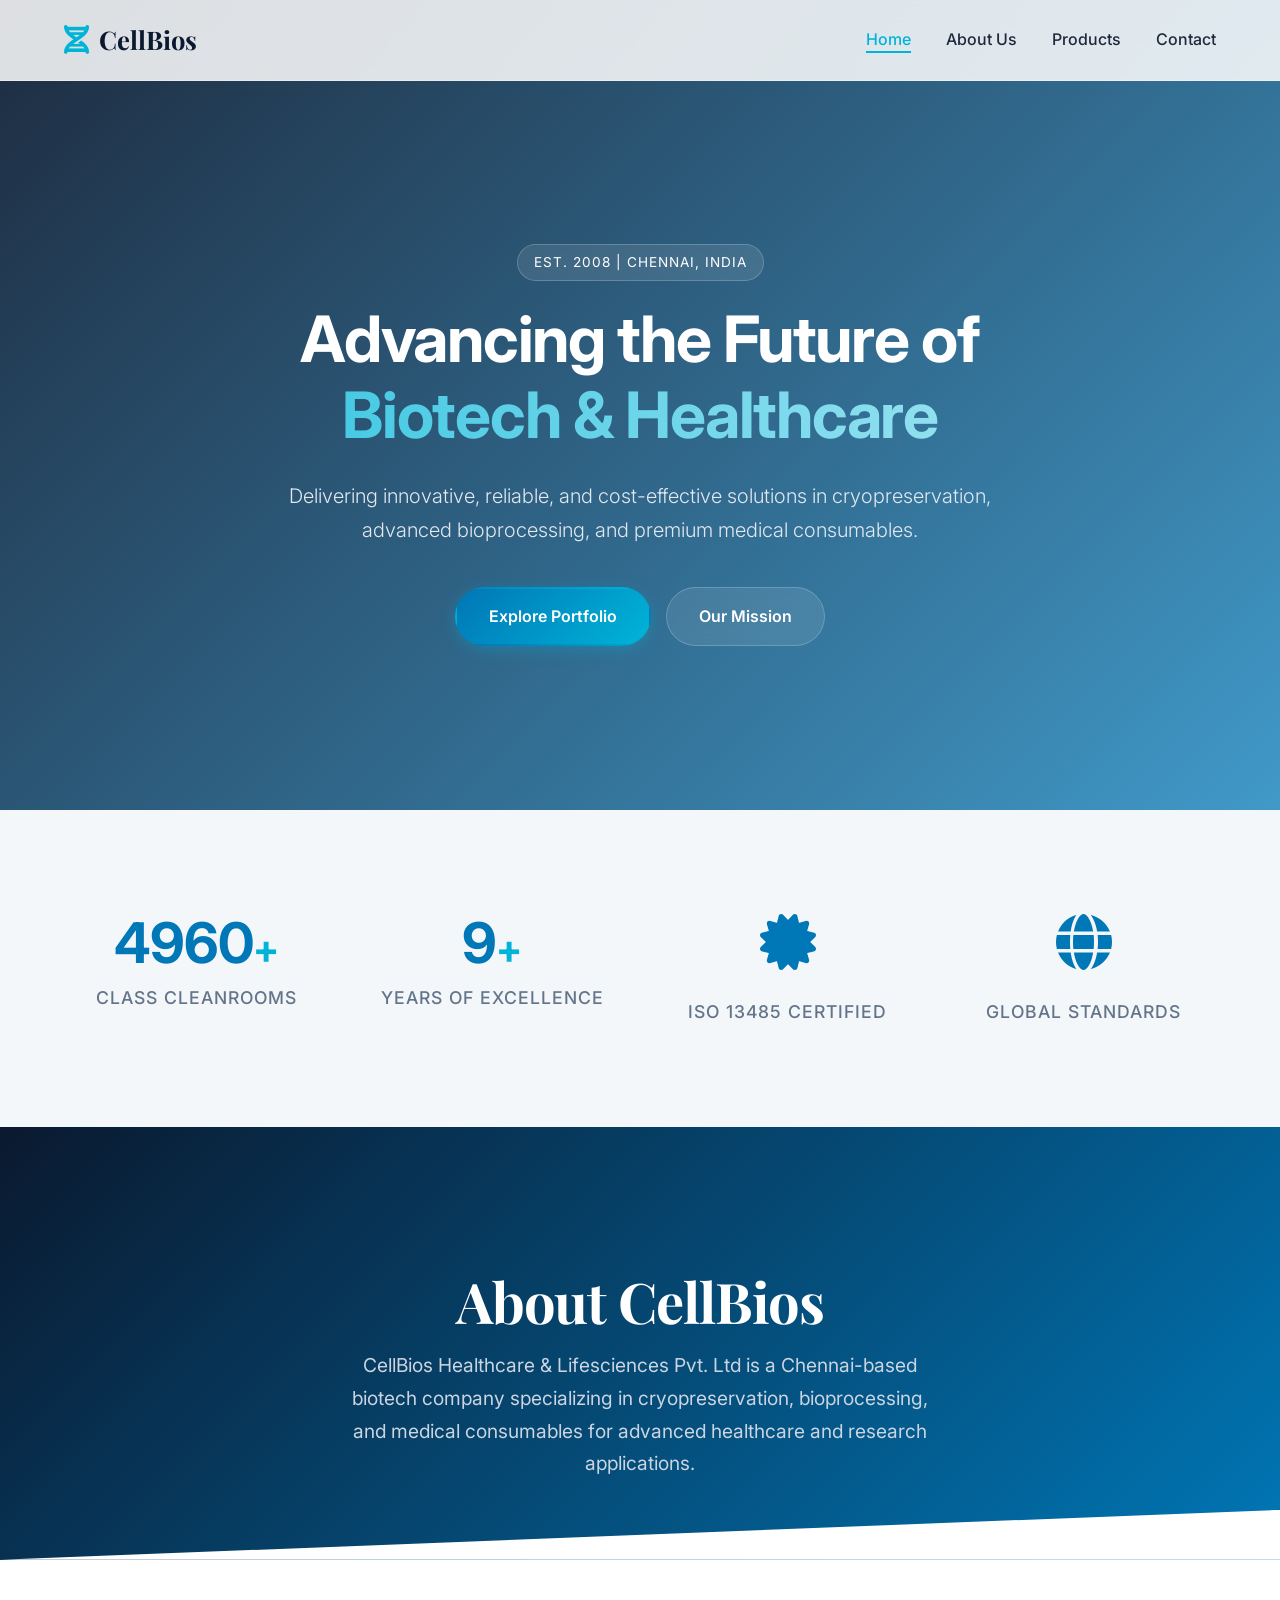
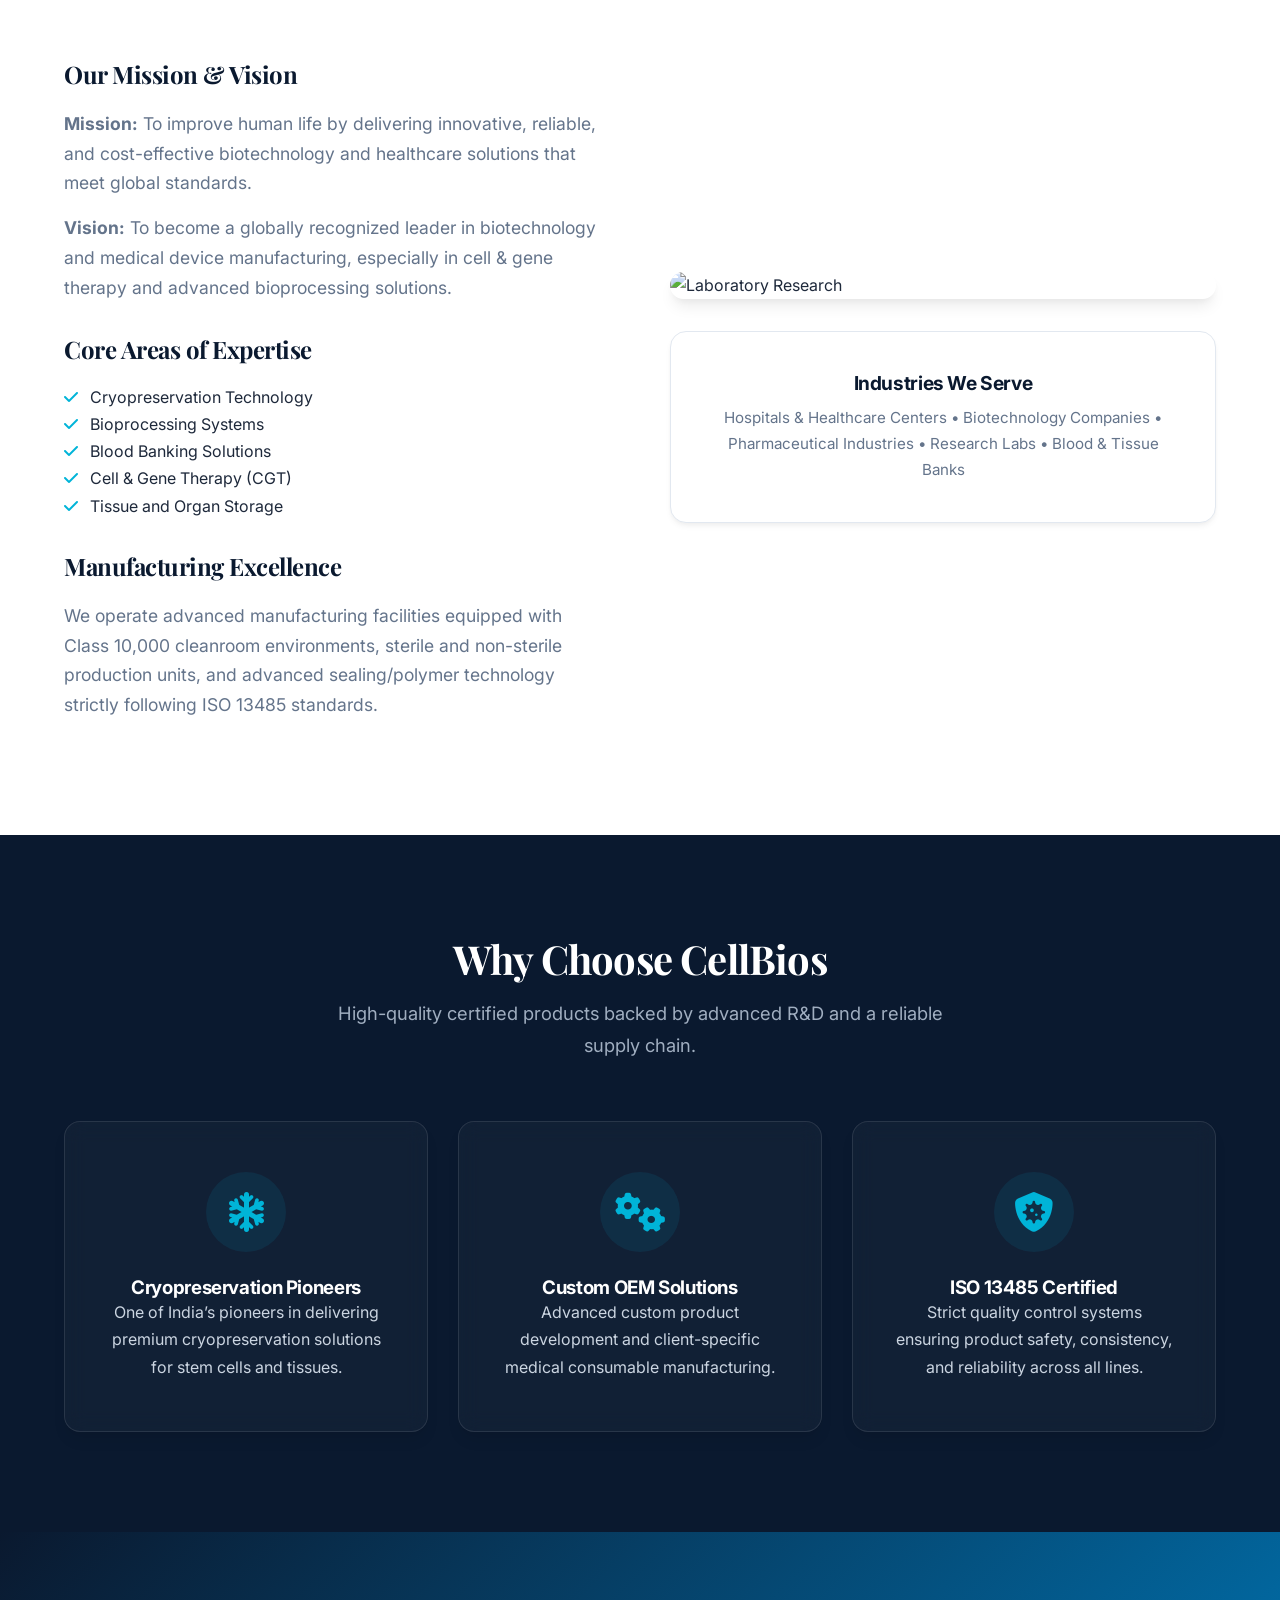
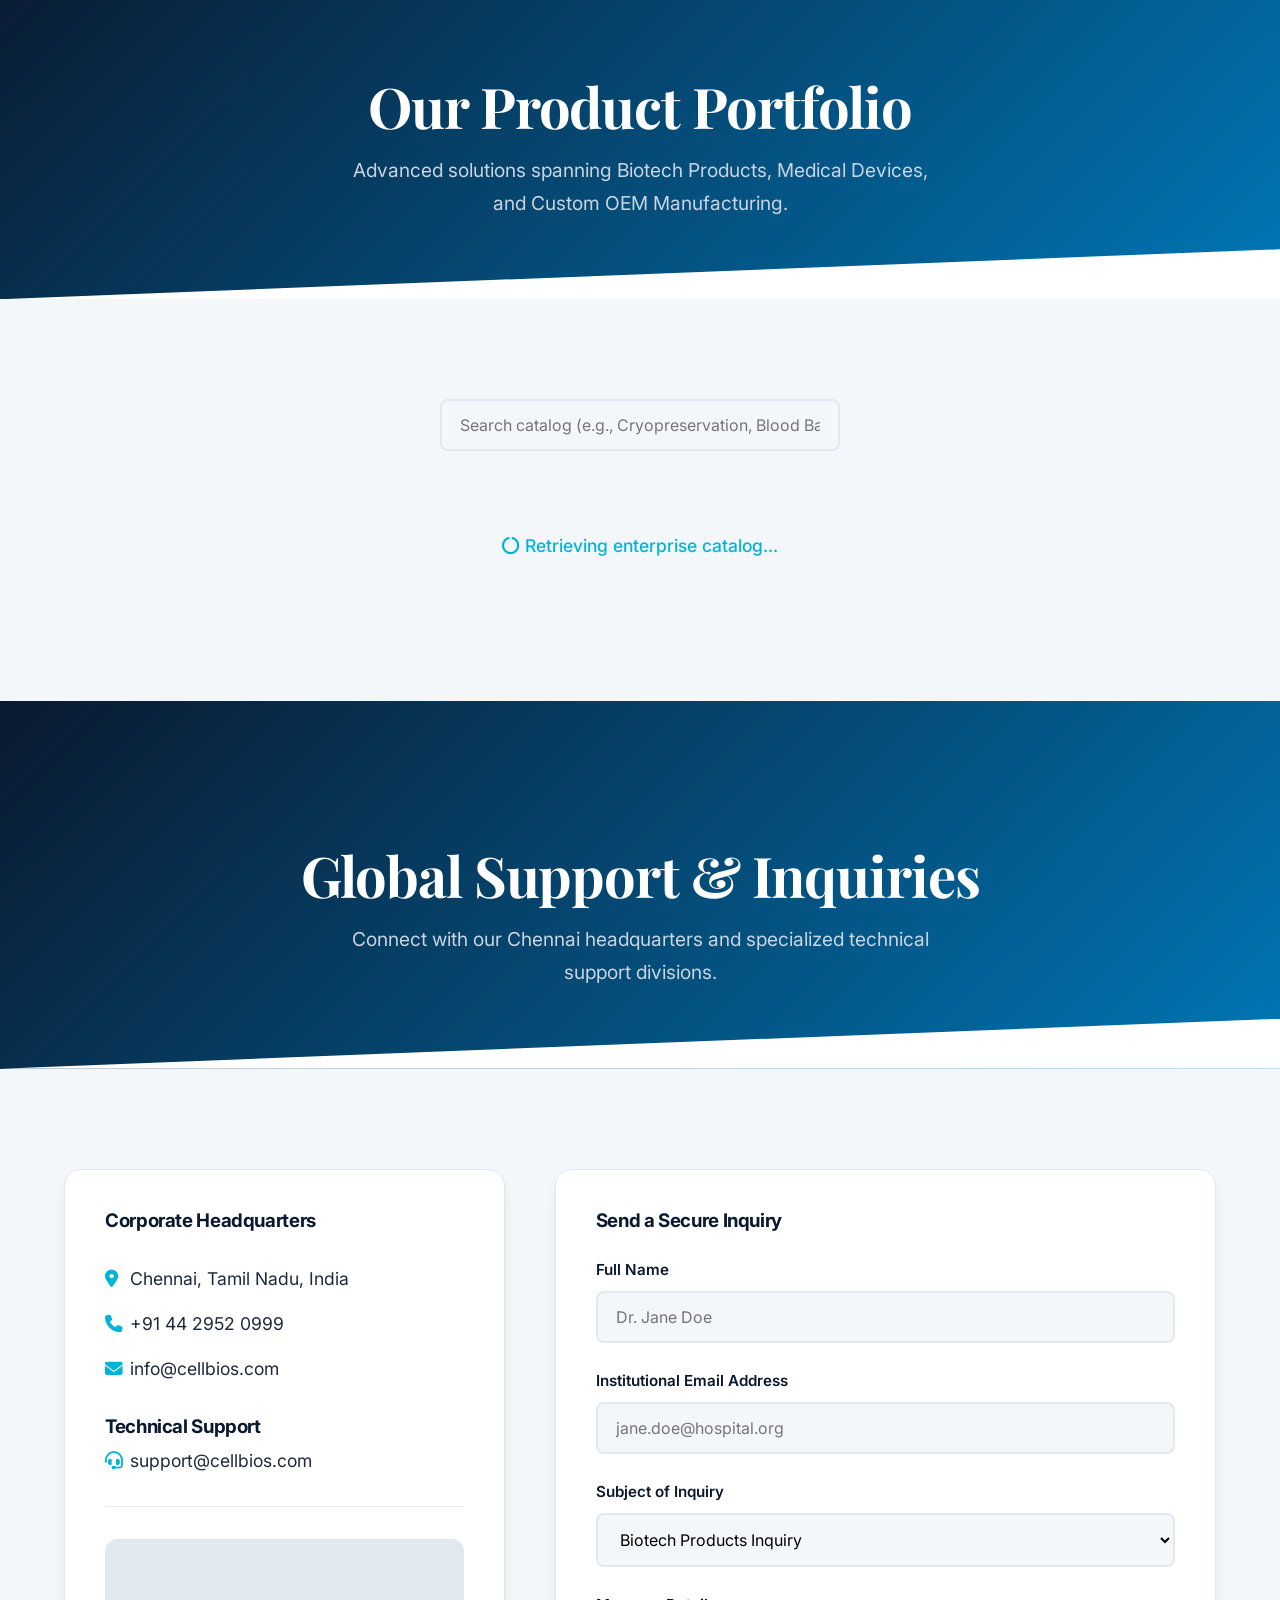
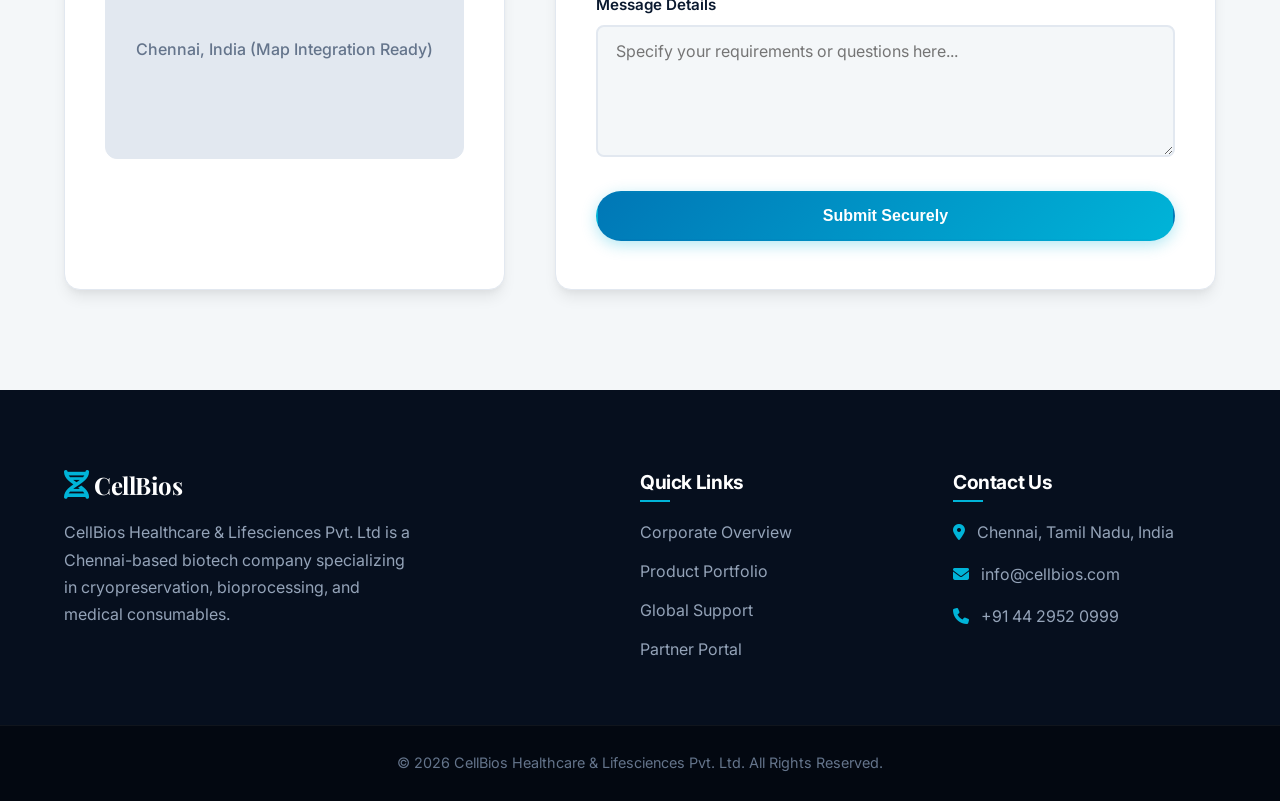
==== index.html @ d018d95e "Add files via upload" ====
<!DOCTYPE html>
<html lang="en">
<head>
    <meta charset="UTF-8">
    <meta name="viewport" content="width=device-width, initial-scale=1.0">
    <title>CellBios Healthcare & Lifesciences</title>
    <meta name="description" content="CellBios Healthcare & Lifesciences Pvt. Ltd is a Chennai-based biotech company specializing in cryopreservation, bioprocessing, and medical consumables.">
    <link href="https://fonts.googleapis.com/css2?family=Inter:wght@300;400;500;600;700&family=Playfair+Display:wght@600;700&display=swap" rel="stylesheet">
    <link rel="stylesheet" href="https://cdnjs.cloudflare.com/ajax/libs/font-awesome/6.4.0/css/all.min.css">
    <link rel="stylesheet" href="index.css">
</head>
<body>
    <nav class="navbar">
        <div class="container nav-container">
            <a href="#home" class="brand-logo">
                <i class="fa-solid fa-dna logo-icon"></i> CellBios
            </a>
            <ul class="nav-links">
                <li><a href="#home" class="nav-item active">Home</a></li>
                <li><a href="#about" class="nav-item">About Us</a></li>
                <li><a href="#products" class="nav-item">Products</a></li>
                <li><a href="#contact" class="nav-item">Contact</a></li>
            </ul>
            <div class="hamburger">
                <div class="bar"></div>
                <div class="bar"></div>
                <div class="bar"></div>
            </div>
        </div>
    </nav>

    <div id="main-view">
        
        <header id="home" class="hero section-target">
            <div class="hero-overlay"></div>
            <div class="container hero-content reveal fade-up">
                <div class="badge">Est. 2008 | Chennai, India</div>
                <h1>Advancing the Future of <br><span class="gradient-text">Biotech & Healthcare</span></h1>
                <p>Delivering innovative, reliable, and cost-effective solutions in cryopreservation, advanced bioprocessing, and premium medical consumables.</p>
                <div class="hero-buttons">
                    <a href="#products" class="btn btn-primary">Explore Portfolio</a>
                    <a href="#about" class="btn btn-glass">Our Mission</a>
                </div>
            </div>
        </header>

        <section class="impact-section section bg-light">
            <div class="container reveal fade-up">
                <div class="impact-grid">
                    <div class="impact-stat">
                        <h2 class="counter" data-target="10000">0</h2><span>+</span>
                        <p>Class Cleanrooms</p>
                    </div>
                    <div class="impact-stat">
                        <h2 class="counter" data-target="15">0</h2><span>+</span>
                        <p>Years of Excellence</p>
                    </div>
                    <div class="impact-stat">
                        <h2><i class="fa-solid fa-certificate"></i></h2>
                        <p style="margin-top: 15px;">ISO 13485 Certified</p>
                    </div>
                    <div class="impact-stat">
                        <h2><i class="fa-solid fa-globe"></i></h2>
                        <p style="margin-top: 15px;">Global Standards</p>
                    </div>
                </div>
            </div>
        </section>

        <div id="about" class="page-header section-target">
            <div class="container reveal fade-up">
                <h1>About CellBios</h1>
                <p>CellBios Healthcare & Lifesciences Pvt. Ltd is a Chennai-based biotech company specializing in cryopreservation, bioprocessing, and medical consumables for advanced healthcare and research applications.</p>
            </div>
        </div>
        <section class="section bg-color">
            <div class="container">
                <div class="about-grid">
                    <div class="about-text reveal fade-up">
                        <h2>Our Mission & Vision</h2>
                        <p><strong>Mission:</strong> To improve human life by delivering innovative, reliable, and cost-effective biotechnology and healthcare solutions that meet global standards.</p>
                        <p><strong>Vision:</strong> To become a globally recognized leader in biotechnology and medical device manufacturing, especially in cell & gene therapy and advanced bioprocessing solutions.</p>
                        
                        <h2 class="mt-4">Core Areas of Expertise</h2>
                        <ul style="list-style-type: none; padding-left: 0; margin-bottom: 20px;">
                            <li><i class="fa-solid fa-check" style="color: var(--secondary-color); margin-right: 8px;"></i> Cryopreservation Technology</li>
                            <li><i class="fa-solid fa-check" style="color: var(--secondary-color); margin-right: 8px;"></i> Bioprocessing Systems</li>
                            <li><i class="fa-solid fa-check" style="color: var(--secondary-color); margin-right: 8px;"></i> Blood Banking Solutions</li>
                            <li><i class="fa-solid fa-check" style="color: var(--secondary-color); margin-right: 8px;"></i> Cell & Gene Therapy (CGT)</li>
                            <li><i class="fa-solid fa-check" style="color: var(--secondary-color); margin-right: 8px;"></i> Tissue and Organ Storage</li>
                        </ul>

                        <h2 class="mt-4">Manufacturing Excellence</h2>
                        <p>We operate advanced manufacturing facilities equipped with Class 10,000 cleanroom environments, sterile and non-sterile production units, and advanced sealing/polymer technology strictly following ISO 13485 standards.</p>
                    </div>
                    <div class="about-image reveal fade-up delay-1">
                        <img src="https://media.istockphoto.com/id/1387090964/photo/doctor-working-with-microplate-for-elisa-analysis.jpg?s=612x612&w=0&k=20&c=sbADxpHinS4j7MUZUh1LROB-4qRnTLmE0Oln_upD7iA=" alt="Laboratory Research" class="rounded-img">
                        <div class="card mt-4 p-4 text-center" style="box-shadow: var(--shadow-sm);">
                            <h3 style="font-size: 1.2rem; margin-bottom: 10px;">Industries We Serve</h3>
                            <p style="font-size: 0.95rem; color: var(--text-muted);">Hospitals & Healthcare Centers • Biotechnology Companies • Pharmaceutical Industries • Research Labs • Blood & Tissue Banks</p>
                        </div>
                    </div>
                </div>
            </div>
        </section>

        <section class="why-us section bg-dark text-white">
            <div class="container">
                <div class="section-title reveal fade-up">
                    <h2 style="color: white;">Why Choose CellBios</h2>
                    <p style="color: #a0aec0;">High-quality certified products backed by advanced R&D and a reliable supply chain.</p>
                </div>
                <div class="features-grid">
                    <div class="feature-card dark-card reveal fade-up">
                        <div class="icon-wrapper"><i class="fa-solid fa-snowflake feature-icon"></i></div>
                        <h3>Cryopreservation Pioneers</h3>
                        <p>One of India’s pioneers in delivering premium cryopreservation solutions for stem cells and tissues.</p>
                    </div>
                    <div class="feature-card dark-card reveal fade-up delay-1">
                        <div class="icon-wrapper"><i class="fa-solid fa-gears feature-icon"></i></div>
                        <h3>Custom OEM Solutions</h3>
                        <p>Advanced custom product development and client-specific medical consumable manufacturing.</p>
                    </div>
                    <div class="feature-card dark-card reveal fade-up delay-2">
                        <div class="icon-wrapper"><i class="fa-solid fa-shield-virus feature-icon"></i></div>
                        <h3>ISO 13485 Certified</h3>
                        <p>Strict quality control systems ensuring product safety, consistency, and reliability across all lines.</p>
                    </div>
                </div>
            </div>
        </section>

        <div id="products" class="page-header section-target">
            <div class="container reveal fade-up">
                <h1>Our Product Portfolio</h1>
                <p>Advanced solutions spanning Biotech Products, Medical Devices, and Custom OEM Manufacturing.</p>
            </div>
        </div>
        <section class="section bg-light">
            <div class="container reveal fade-up delay-1">
                <div class="filters">
                    <input type="text" id="search-product" placeholder="Search catalog (e.g., Cryopreservation, Blood Bags)..." class="form-control" style="max-width:400px; text-align:center;">
                </div>
                <div id="all-products-grid" class="product-grid">
                    <div class="loader">
                        <i class="fa-solid fa-circle-notch fa-spin"></i> Retrieving enterprise catalog...
                    </div>
                </div>
            </div>
        </section>

        <div id="contact" class="page-header section-target">
            <div class="container reveal fade-up">
                <h1>Global Support & Inquiries</h1>
                <p>Connect with our Chennai headquarters and specialized technical support divisions.</p>
            </div>
        </div>
        <section class="section bg-light">
            <div class="container">
                <div class="contact-grid">
                    <div class="contact-info card reveal fade-up delay-1">
                        <h3>Corporate Headquarters</h3>
                        <p class="mt-4"><i class="fa-solid fa-location-dot"></i> Chennai, Tamil Nadu, India</p>
                        <p><i class="fa-solid fa-phone"></i> +91 44 2952 0999</p>
                        <p><i class="fa-solid fa-envelope"></i> info@cellbios.com</p>
                        
                        <h3 class="mt-4">Technical Support</h3>
                        <p class="mt-2"><i class="fa-solid fa-headset"></i> support@cellbios.com</p>
                        <hr style="border: 0; border-top: 1px solid var(--border-color); margin: 30px 0;">
                        <div class="map-container mt-4">
                            <div style="background:#e2e8f0; width:100%; height:220px; display:flex; align-items:center; justify-content:center; border-radius:12px;">
                                <span style="color:var(--text-muted); font-weight:500;">Chennai, India (Map Integration Ready)</span>
                            </div>
                        </div>
                    </div>
                    <div class="contact-form-container card reveal fade-up delay-2">
                        <h3 style="margin-bottom: 25px;">Send a Secure Inquiry</h3>
                        <form id="contact-form">
                            <div class="form-group">
                                <label>Full Name</label>
                                <input type="text" id="contact-name" class="form-control" placeholder="Dr. Jane Doe" required>
                            </div>
                            <div class="form-group">
                                <label>Institutional Email Address</label>
                                <input type="email" id="contact-email" class="form-control" placeholder="jane.doe@hospital.org" required>
                            </div>
                            <div class="form-group">
                                <label>Subject of Inquiry</label>
                                <select id="contact-subject" class="form-control" required>
                                    <option>Biotech Products Inquiry</option>
                                    <option>Medical Products Inquiry</option>
                                    <option>Custom OEM Solutions</option>
                                    <option>Technical Assistance</option>
                                </select>
                            </div>
                            <div class="form-group">
                                <label>Message Details</label>
                                <textarea id="contact-message" class="form-control" rows="5" placeholder="Specify your requirements or questions here..." required></textarea>
                            </div>
                            <button type="submit" class="btn btn-primary w-100">Submit Securely</button>
                            <p id="contact-status" class="mt-2 text-center" style="font-weight: 500; font-size: 0.95rem;"></p>
                        </form>
                    </div>
                </div>
            </div>
        </section>
    </div>

    <div id="details-view" style="display: none;">
        <div class="page-header" style="padding: 140px 0 60px;">
            <div class="container reveal fade-up">
                <h1>Product Specifications</h1>
                <p>Detailed technical overview and application data.</p>
                <button class="btn btn-glass mt-4" onclick="closeDetails()"><i class="fa-solid fa-arrow-left ml-1" style="margin-right: 8px; margin-left: 0;"></i> Back to Catalog</button>
            </div>
        </div>
        <section class="section details-section">
            <div class="container" id="product-details-container">
                </div>
        </section>
    </div>

    <footer class="footer">
        <div class="container footer-grid">
            <div class="footer-brand">
                <h2><i class="fa-solid fa-dna logo-icon"></i> CellBios</h2>
                <p>CellBios Healthcare & Lifesciences Pvt. Ltd is a Chennai-based biotech company specializing in cryopreservation, bioprocessing, and medical consumables.</p>
            </div>
            <div class="footer-links">
                <h3>Quick Links</h3>
                <ul>
                    <li><a href="#about" onclick="closeDetails()">Corporate Overview</a></li>
                    <li><a href="#products" onclick="closeDetails()">Product Portfolio</a></li>
                    <li><a href="#contact" onclick="closeDetails()">Global Support</a></li>
                    <li><a href="admin.html">Partner Portal</a></li>
                </ul>
            </div>
            <div class="footer-contact">
                <h3>Contact Us</h3>
                <p><i class="fa-solid fa-location-dot"></i> Chennai, Tamil Nadu, India</p>
                <p><i class="fa-solid fa-envelope"></i> info@cellbios.com</p>
                <p><i class="fa-solid fa-phone"></i> +91 44 2952 0999</p>
            </div>
        </div>
        <div class="footer-bottom">
            <p>&copy; <span id="year"></span> CellBios Healthcare & Lifesciences Pvt. Ltd. All Rights Reserved.</p>
        </div>
    </footer>

    <script src="https://www.gstatic.com/firebasejs/8.10.1/firebase-app.js"></script>
    <script src="https://www.gstatic.com/firebasejs/8.10.1/firebase-firestore.js"></script>
    <script src="firebase.js"></script>
    <script src="index.js"></script>
</body>
</html>
---- index.css ----
/* --- CSS VARIABLES (Premium Biotech Palette) --- */
:root {
    --primary-color: #0A192F; /* Deep Navy Space */
    --secondary-color: #00B4D8; /* Vibrant Cyan */
    --accent-color: #0077B6; /* Rich Blue */
    --bg-color: #ffffff;
    --bg-light: #F4F7F9; /* Cooler light gray */
    --text-dark: #1E293B;
    --text-muted: #64748B;
    --border-color: #E2E8F0;
    --shadow-sm: 0 4px 6px -1px rgba(0, 0, 0, 0.05), 0 2px 4px -1px rgba(0, 0, 0, 0.03);
    --shadow-md: 0 10px 15px -3px rgba(0, 0, 0, 0.08), 0 4px 6px -2px rgba(0, 0, 0, 0.04);
    --shadow-hover: 0 20px 25px -5px rgba(0, 180, 216, 0.15), 0 10px 10px -5px rgba(0, 180, 216, 0.05);
    --transition: all 0.4s cubic-bezier(0.25, 0.46, 0.45, 0.94);
    --border-radius: 16px;
    --font-sans: 'Inter', sans-serif;
    --font-serif: 'Playfair Display', serif;
}

/* --- RESET & BASE --- */
* { margin: 0; padding: 0; box-sizing: border-box; }
html {
    scroll-behavior: smooth;
    scroll-padding-top: 85px; /* Adjusts anchor links so navbar doesn't cover headings */
}
body {
    font-family: var(--font-sans);
    color: var(--text-dark);
    background-color: var(--bg-color);
    line-height: 1.7;
    -webkit-font-smoothing: antialiased;
    overflow-x: hidden;
}
a { text-decoration: none; color: inherit; transition: var(--transition); }
ul { list-style: none; }
img { max-width: 100%; height: auto; display: block; }

.container { width: 90%; max-width: 1200px; margin: 0 auto; }
.section { padding: 100px 0; }
.bg-light { background-color: var(--bg-light); }
.bg-dark { background-color: var(--primary-color); }
.text-center { text-align: center; }
.text-white { color: white; }
.mt-2 { margin-top: 0.5rem; }
.mt-4 { margin-top: 2rem; }
.mb-4 { margin-bottom: 2rem; }
.ml-1 { margin-left: 0.5rem; }
.w-100 { width: 100%; }
.card { background: white; border-radius: var(--border-radius); padding: 40px; box-shadow: var(--shadow-md); border: 1px solid var(--border-color); }

/* --- TYPOGRAPHY --- */
h1, h2, h3 { color: var(--primary-color); font-weight: 700; line-height: 1.2; letter-spacing: -0.02em; }
h1 { font-size: clamp(2.5rem, 5vw, 4.5rem); }
.section-title { text-align: center; margin-bottom: 60px; }
.section-title h2 { font-size: 2.5rem; margin-bottom: 15px; font-family: var(--font-serif); }
.section-title p { color: var(--text-muted); font-size: 1.15rem; max-width: 650px; margin: 0 auto; }

/* --- BUTTONS --- */
.btn {
    display: inline-flex;
    align-items: center;
    justify-content: center;
    padding: 14px 32px;
    border-radius: 50px;
    font-weight: 600;
    font-size: 1rem;
    cursor: pointer;
    border: 2px solid transparent;
    transition: var(--transition);
}
.btn-sm { padding: 8px 20px; font-size: 0.9rem; }
.btn-primary { 
    background: linear-gradient(135deg, var(--accent-color), var(--secondary-color)); 
    color: white; 
    box-shadow: 0 4px 15px rgba(0, 180, 216, 0.3);
}
.btn-primary:hover { 
    transform: translateY(-3px); 
    box-shadow: 0 8px 25px rgba(0, 180, 216, 0.4); 
}
.btn-outline { border-color: var(--accent-color); color: var(--accent-color); }
.btn-outline:hover { background: var(--accent-color); color: white; }
.btn-glass {
    background: rgba(255, 255, 255, 0.1);
    backdrop-filter: blur(10px);
    border: 1px solid rgba(255, 255, 255, 0.2);
    color: white;
}
.btn-glass:hover { background: rgba(255, 255, 255, 0.2); transform: translateY(-3px); }

/* --- NAVBAR (Glassmorphism) --- */
.navbar { 
    background: rgba(255, 255, 255, 0.85); 
    backdrop-filter: blur(16px); 
    -webkit-backdrop-filter: blur(16px);
    position: fixed; 
    top: 0; width: 100%; 
    z-index: 1000; 
    border-bottom: 1px solid rgba(255,255,255,0.3);
    padding: 18px 0; 
    transition: var(--transition);
}
.navbar.scrolled { box-shadow: var(--shadow-sm); padding: 12px 0; background: rgba(255, 255, 255, 0.95); }
.nav-container { display: flex; justify-content: space-between; align-items: center; }
.brand-logo { font-size: 1.6rem; font-weight: 700; color: var(--primary-color); display: flex; align-items: center; gap: 10px; font-family: var(--font-serif); }
.logo-icon { color: var(--secondary-color); font-size: 1.8rem; }
.nav-links { display: flex; gap: 35px; }
.nav-links a { font-weight: 500; color: var(--text-dark); position: relative; }
.nav-links a::after {
    content: ''; position: absolute; width: 0; height: 2px;
    bottom: -4px; left: 0; background-color: var(--secondary-color);
    transition: var(--transition);
}
.nav-links a:hover::after, .nav-links a.active::after { width: 100%; }
.nav-links a:hover, .nav-links a.active { color: var(--secondary-color); }

/* Hamburger */
.hamburger { display: none; cursor: pointer; flex-direction: column; gap: 5px; }
.hamburger .bar { width: 25px; height: 3px; background-color: var(--primary-color); transition: var(--transition); border-radius: 3px; }

/* --- HERO SECTION --- */
.hero {
    position: relative;
    height: 90vh; 
    min-height: 600px;
    display: flex; align-items: center; justify-content: center; text-align: center; color: white;
    background: url('https://images.unsplash.com/photo-1576086213369-97a306d36557?auto=format&fit=crop&q=80&w=1920') center/cover fixed;
    margin-top: 0; 
}
.hero-overlay {
    position: absolute; top: 0; left: 0; width: 100%; height: 100%;
    background: linear-gradient(135deg, rgba(10, 25, 47, 0.92) 0%, rgba(0, 119, 182, 0.75) 100%);
    z-index: 1;
}
.hero-content { position: relative; z-index: 2; padding-top: 80px; }
.hero-content h1 { color: white; margin-bottom: 25px; }
.gradient-text {
    background: linear-gradient(to right, #48cae4, #90e0ef);
    -webkit-background-clip: text;
    -webkit-text-fill-color: transparent;
}
.hero-content p { font-size: 1.25rem; max-width: 750px; margin: 0 auto 40px; color: #e2e8f0; font-weight: 300; }
.badge {
    display: inline-block; padding: 6px 16px; background: rgba(255,255,255,0.1); border: 1px solid rgba(255,255,255,0.2);
    border-radius: 50px; font-size: 0.85rem; letter-spacing: 1px; text-transform: uppercase; margin-bottom: 20px; backdrop-filter: blur(4px);
}
.hero-buttons { display: flex; gap: 15px; justify-content: center; }

/* --- IMPACT SECTION --- */
.impact-grid { display: grid; grid-template-columns: repeat(auto-fit, minmax(200px, 1fr)); gap: 30px; text-align: center; }
.impact-stat h2 { font-size: 3.5rem; color: var(--accent-color); display: inline-block; margin-bottom: 5px; }
.impact-stat span { font-size: 2.5rem; color: var(--secondary-color); font-weight: 700; }
.impact-stat p { color: var(--text-muted); font-weight: 500; font-size: 1.1rem; text-transform: uppercase; letter-spacing: 1px; }

/* --- CARDS & GRIDS --- */
.product-grid { display: grid; grid-template-columns: repeat(auto-fill, minmax(320px, 1fr)); gap: 40px; }
.product-card {
    background: white; border-radius: var(--border-radius); overflow: hidden;
    box-shadow: var(--shadow-md); transition: var(--transition); border: 1px solid var(--border-color);
    cursor: pointer; display: flex; flex-direction: column; position: relative;
    top: 0;
}
.product-card:hover { top: -10px; box-shadow: var(--shadow-hover); border-color: rgba(0, 180, 216, 0.3); }
.product-img { width: 100%; height: 240px; object-fit: cover; border-bottom: 1px solid var(--border-color); transition: transform 0.6s ease; }
.product-card:hover .product-img { transform: scale(1.05); }
.img-container { overflow: hidden; }
.product-info { padding: 25px; display: flex; flex-direction: column; flex-grow: 1; background: white; z-index: 2; }
.category-tag { font-size: 0.75rem; text-transform: uppercase; color: var(--secondary-color); font-weight: 700; letter-spacing: 1px; margin-bottom: 8px; }
.product-info h3 { font-size: 1.3rem; margin-bottom: 12px; }
.product-info p { color: var(--text-muted); font-size: 0.95rem; margin-bottom: 20px; flex-grow: 1; }

.features-grid { display: grid; grid-template-columns: repeat(auto-fit, minmax(300px, 1fr)); gap: 30px; }
.feature-card { background: white; padding: 50px 40px; border-radius: var(--border-radius); text-align: center; box-shadow: var(--shadow-md); transition: var(--transition); }
.dark-card { background: rgba(255,255,255,0.03); border: 1px solid rgba(255,255,255,0.1); backdrop-filter: blur(10px); }
.dark-card h3 { color: white; }
.dark-card p { color: #cbd5e1; }
.dark-card:hover { transform: translateY(-10px); background: rgba(255,255,255,0.08); border-color: var(--secondary-color); }
.icon-wrapper { 
    width: 80px; height: 80px; margin: 0 auto 25px; background: rgba(0, 180, 216, 0.1);
    border-radius: 50%; display: flex; align-items: center; justify-content: center;
}
.feature-icon { font-size: 2.5rem; color: var(--secondary-color); }

/* --- INTERNAL PAGES STYLING --- */
.page-header {
    background: linear-gradient(135deg, var(--primary-color) 0%, var(--accent-color) 100%);
    color: white; padding: 140px 0 80px; text-align: center; position: relative;
}
.page-header::after {
    content: ''; position: absolute; bottom: 0; left: 0; width: 100%; height: 50px;
    background: var(--bg-color); clip-path: polygon(0 100%, 100% 100%, 100% 0);
}
.page-header h1 { color: white; font-size: 3.5rem; font-family: var(--font-serif); }
.page-header p { color: #cbd5e1; font-size: 1.2rem; max-width: 600px; margin: 15px auto 0; }

.about-grid { display: grid; grid-template-columns: 1fr 1fr; gap: 60px; align-items: center; }
.about-text h2 { font-family: var(--font-serif); margin-bottom: 20px; }
.about-text p { margin-bottom: 15px; font-size: 1.1rem; color: var(--text-muted); }
.rounded-img { border-radius: var(--border-radius); box-shadow: var(--shadow-md); transition: transform 0.4s ease; }
.rounded-img:hover { transform: scale(1.02); }

.contact-grid { display: grid; grid-template-columns: 1fr 1.5fr; gap: 50px; }
.contact-info i { color: var(--secondary-color); width: 25px; }
.contact-info p { margin-bottom: 15px; font-size: 1.1rem; color: var(--text-dark); display: flex; align-items: center; }
.map-container div { overflow: hidden; border: 1px solid var(--border-color); }

/* Forms */
.form-group { margin-bottom: 25px; }
.form-group label { display: block; margin-bottom: 8px; font-weight: 600; font-size: 0.95rem; color: var(--primary-color); }
.form-control {
    width: 100%; padding: 14px 18px;
    border: 2px solid var(--border-color);
    border-radius: 8px; font-family: inherit; font-size: 1rem;
    transition: var(--transition); background-color: var(--bg-light);
}
.form-control:focus { border-color: var(--secondary-color); outline: none; background-color: white; box-shadow: 0 0 0 4px rgba(0, 180, 216, 0.1); }
.filters { display: flex; justify-content: center; margin-bottom: 40px; }

/* Product Details Layout */
.product-detail-layout { display: grid; grid-template-columns: 1fr 1fr; gap: 60px; align-items:start; }
.product-detail-img { width: 100%; border-radius: var(--border-radius); box-shadow: var(--shadow-md); border: 1px solid var(--border-color); }
.spec-table { width: 100%; border-collapse: collapse; margin-top: 25px; box-shadow: var(--shadow-sm); border-radius: 8px; overflow: hidden; }
.spec-table th, .spec-table td { border: 1px solid var(--border-color); padding: 15px; text-align: left; }
.spec-table th { background: var(--primary-color); color: white; width: 35%; font-weight: 600; }
.spec-table td { background: white; color: var(--text-muted); }

/* --- FOOTER --- */
.footer { background: #060F1E; color: white; padding-top: 80px; }
.footer-grid { display: grid; grid-template-columns: 2fr 1fr 1fr; gap: 50px; margin-bottom: 50px; }
.footer-brand h2 { color: white; margin-bottom: 20px; font-family: var(--font-serif); }
.footer-brand p { color: #94a3b8; max-width: 350px; }
.footer h3 { color: white; margin-bottom: 25px; font-size: 1.2rem; position: relative; display: inline-block; }
.footer h3::after { content: ''; position: absolute; left: 0; bottom: -8px; width: 30px; height: 2px; background: var(--secondary-color); }
.footer ul li { margin-bottom: 12px; }
.footer ul li a { color: #94a3b8; transition: var(--transition); } 
.footer ul li a:hover { color: var(--secondary-color); padding-left: 5px; }
.footer-contact p { margin-bottom: 15px; color: #94a3b8; display: flex; align-items: flex-start; gap: 12px; }
.footer-contact i { color: var(--secondary-color); margin-top: 5px; }
.footer-bottom { background: #030811; padding: 25px 0; text-align: center; color: #64748b; font-size: 0.9rem; border-top: 1px solid rgba(255,255,255,0.05); }

/* --- ANIMATIONS & UTILS --- */
.reveal { opacity: 0; visibility: hidden; }
.fade-up { transform: translateY(40px); transition: opacity 0.8s cubic-bezier(0.25, 0.46, 0.45, 0.94), transform 0.8s cubic-bezier(0.25, 0.46, 0.45, 0.94); }
.fade-up.active { opacity: 1; visibility: visible; transform: translateY(0); }
.delay-1 { transition-delay: 0.15s; }
.delay-2 { transition-delay: 0.3s; }

.loader { text-align: center; color: var(--secondary-color); font-weight: 500; font-size: 1.1rem; padding: 40px; grid-column: 1 / -1; }

/* --- RESPONSIVE --- */
@media (max-width: 992px) {
    .hero-content h1, .page-header h1 { font-size: 3rem; }
    .about-grid, .contact-grid, .product-detail-layout { grid-template-columns: 1fr; }
}
@media (max-width: 768px) {
    .nav-links { 
        position: absolute; top: 100%; left: 0; width: 100%; background: rgba(255,255,255,0.98); 
        flex-direction: column; padding: 30px 20px; gap: 20px; box-shadow: var(--shadow-md);
        clip-path: polygon(0 0, 100% 0, 100% 0, 0 0); transition: clip-path 0.4s ease;
    }
    .nav-links.nav-active { clip-path: polygon(0 0, 100% 0, 100% 100%, 0 100%); }
    .hamburger { display: flex; }
    .hamburger.toggle .bar:nth-child(1) { transform: rotate(-45deg) translate(-5px, 6px); }
    .hamburger.toggle .bar:nth-child(2) { opacity: 0; }
    .hamburger.toggle .bar:nth-child(3) { transform: rotate(45deg) translate(-5px, -6px); }
    
    .hero-content h1, .page-header h1 { font-size: 2.5rem; }
    .hero-buttons { flex-direction: column; }
    .footer-grid { grid-template-columns: 1fr; gap: 40px; }
}
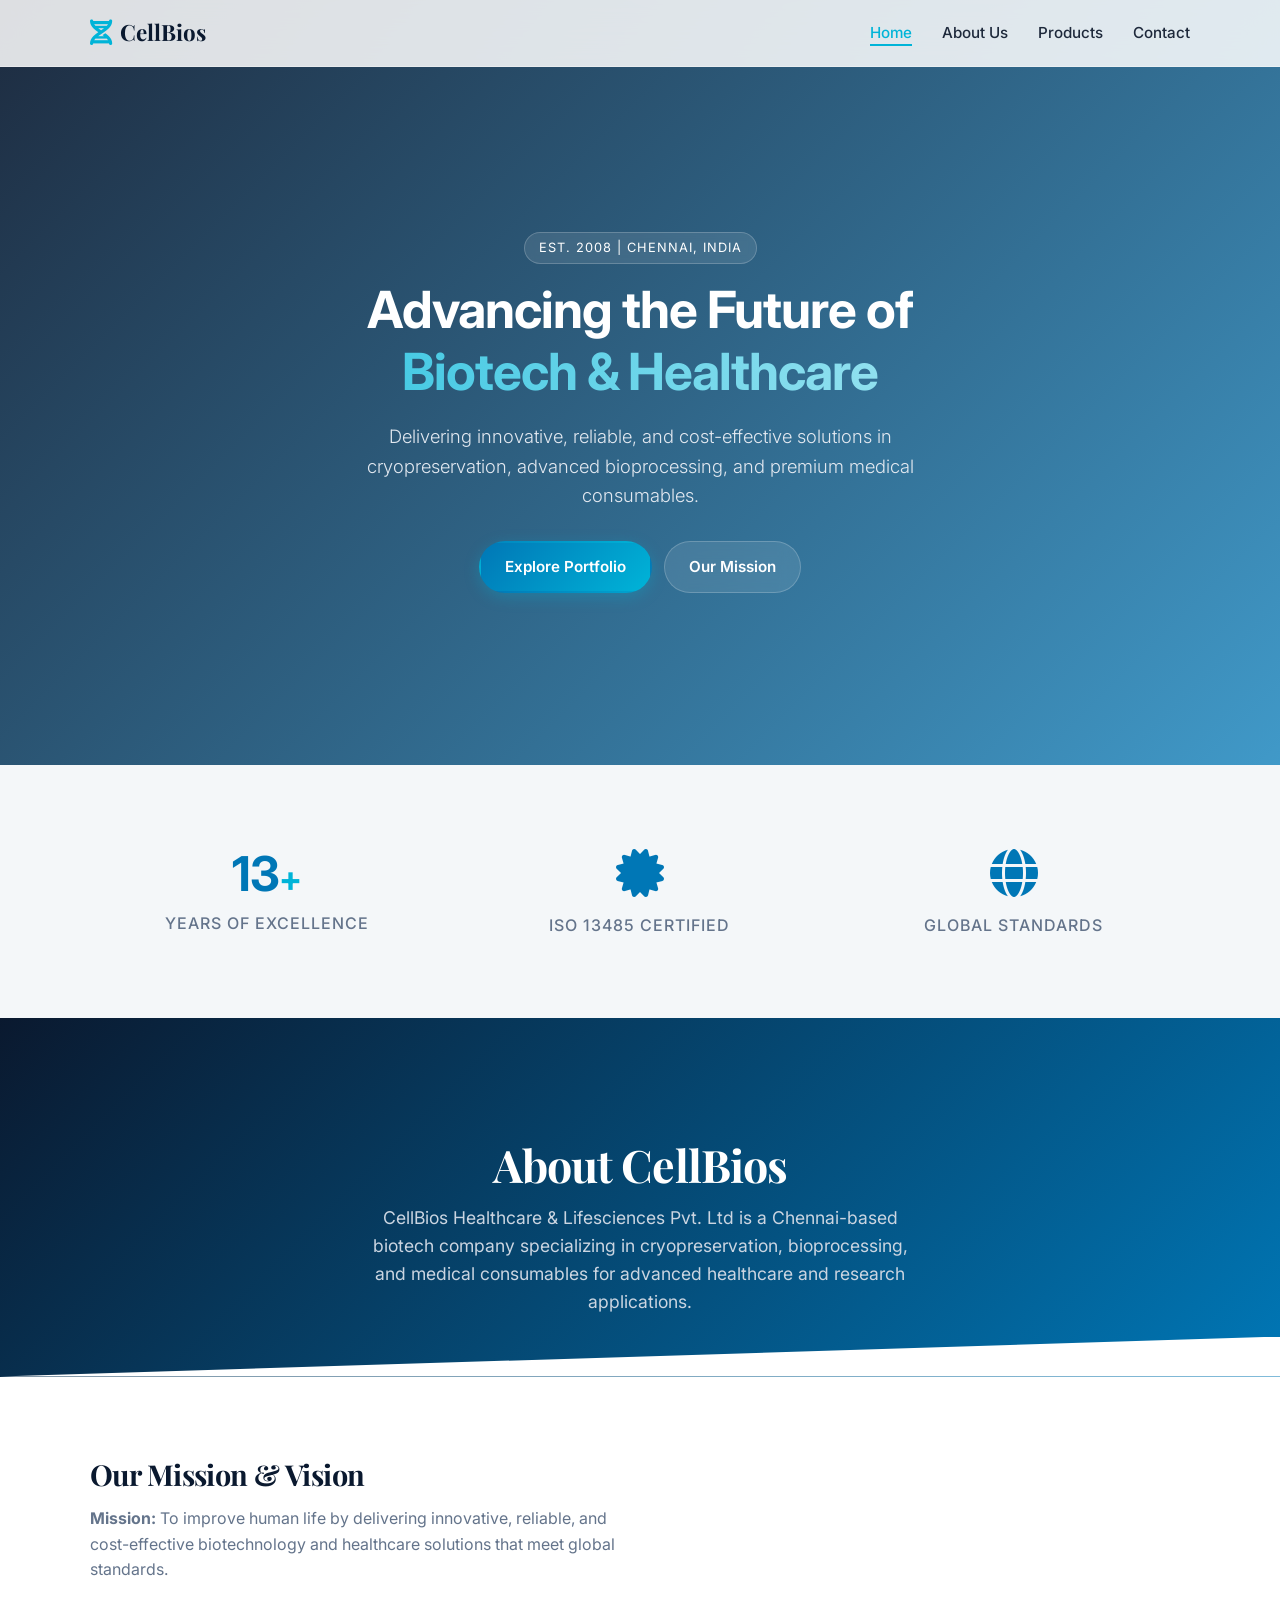
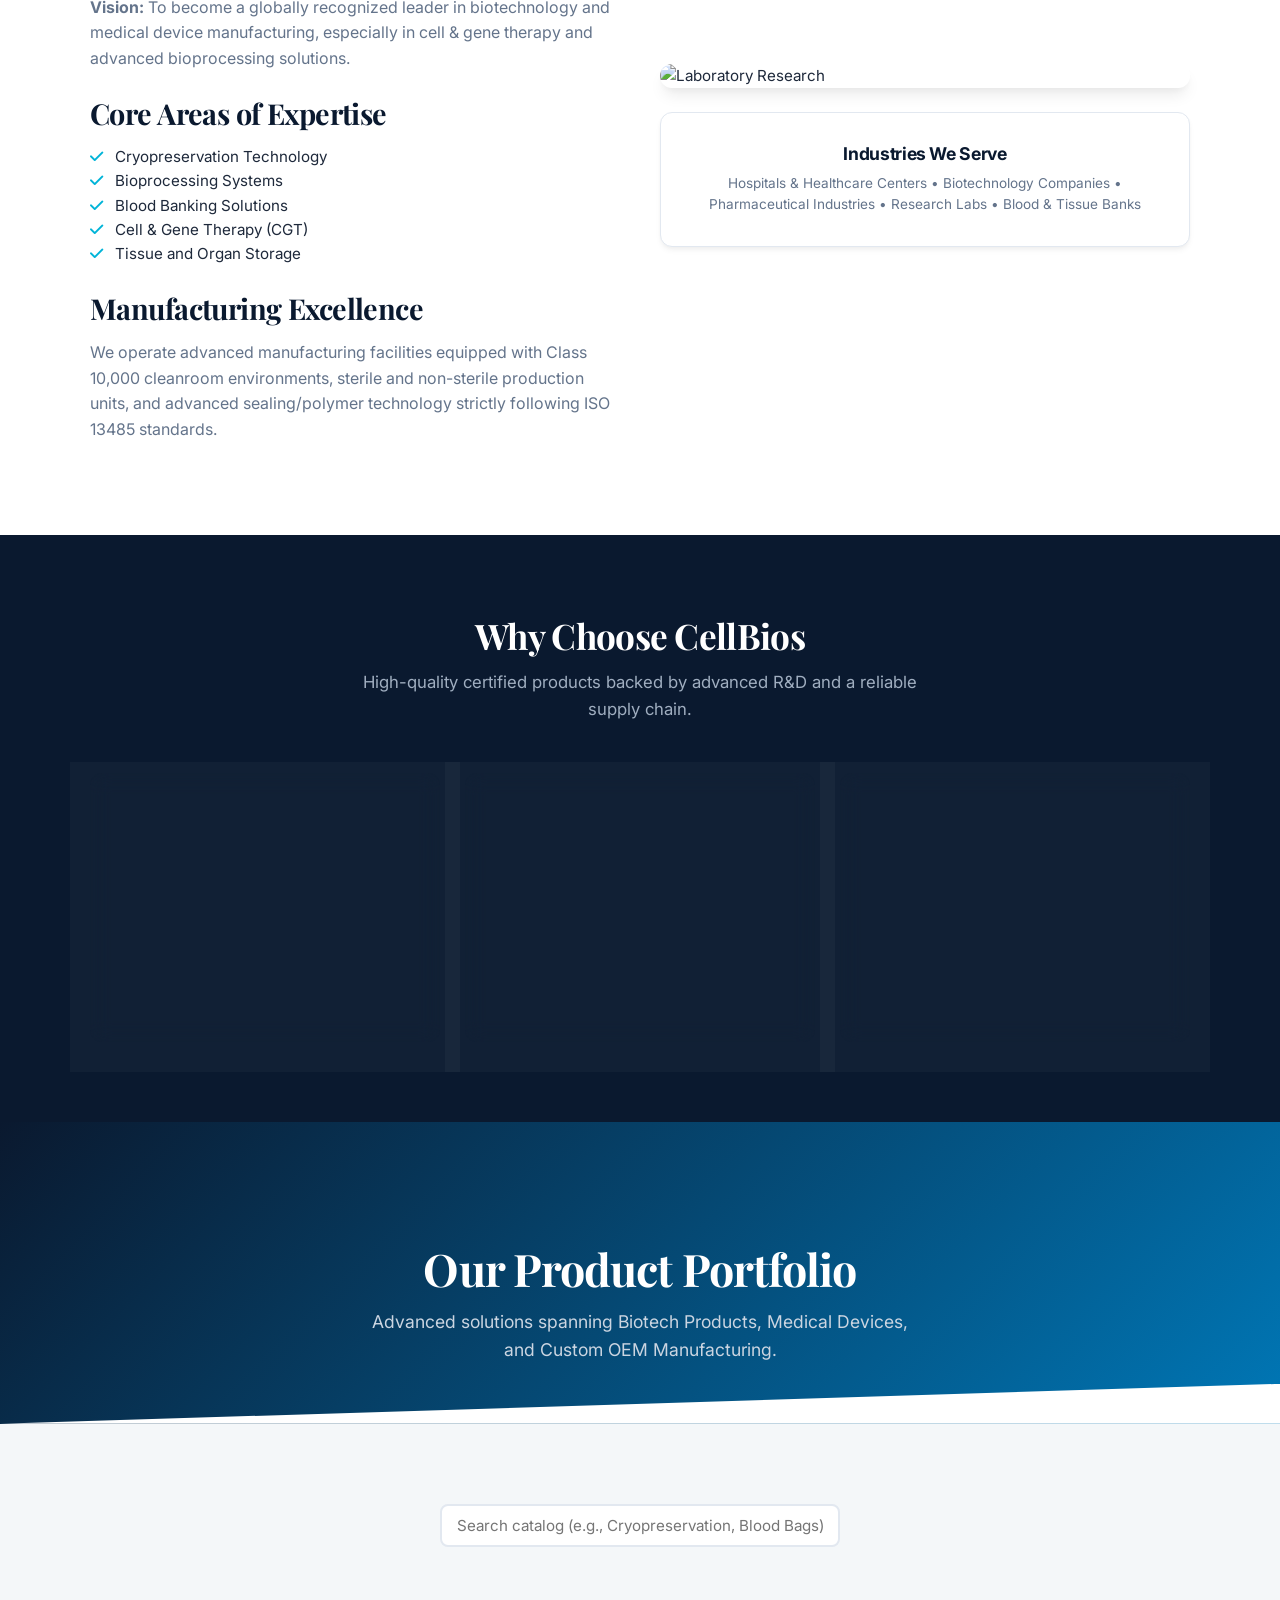
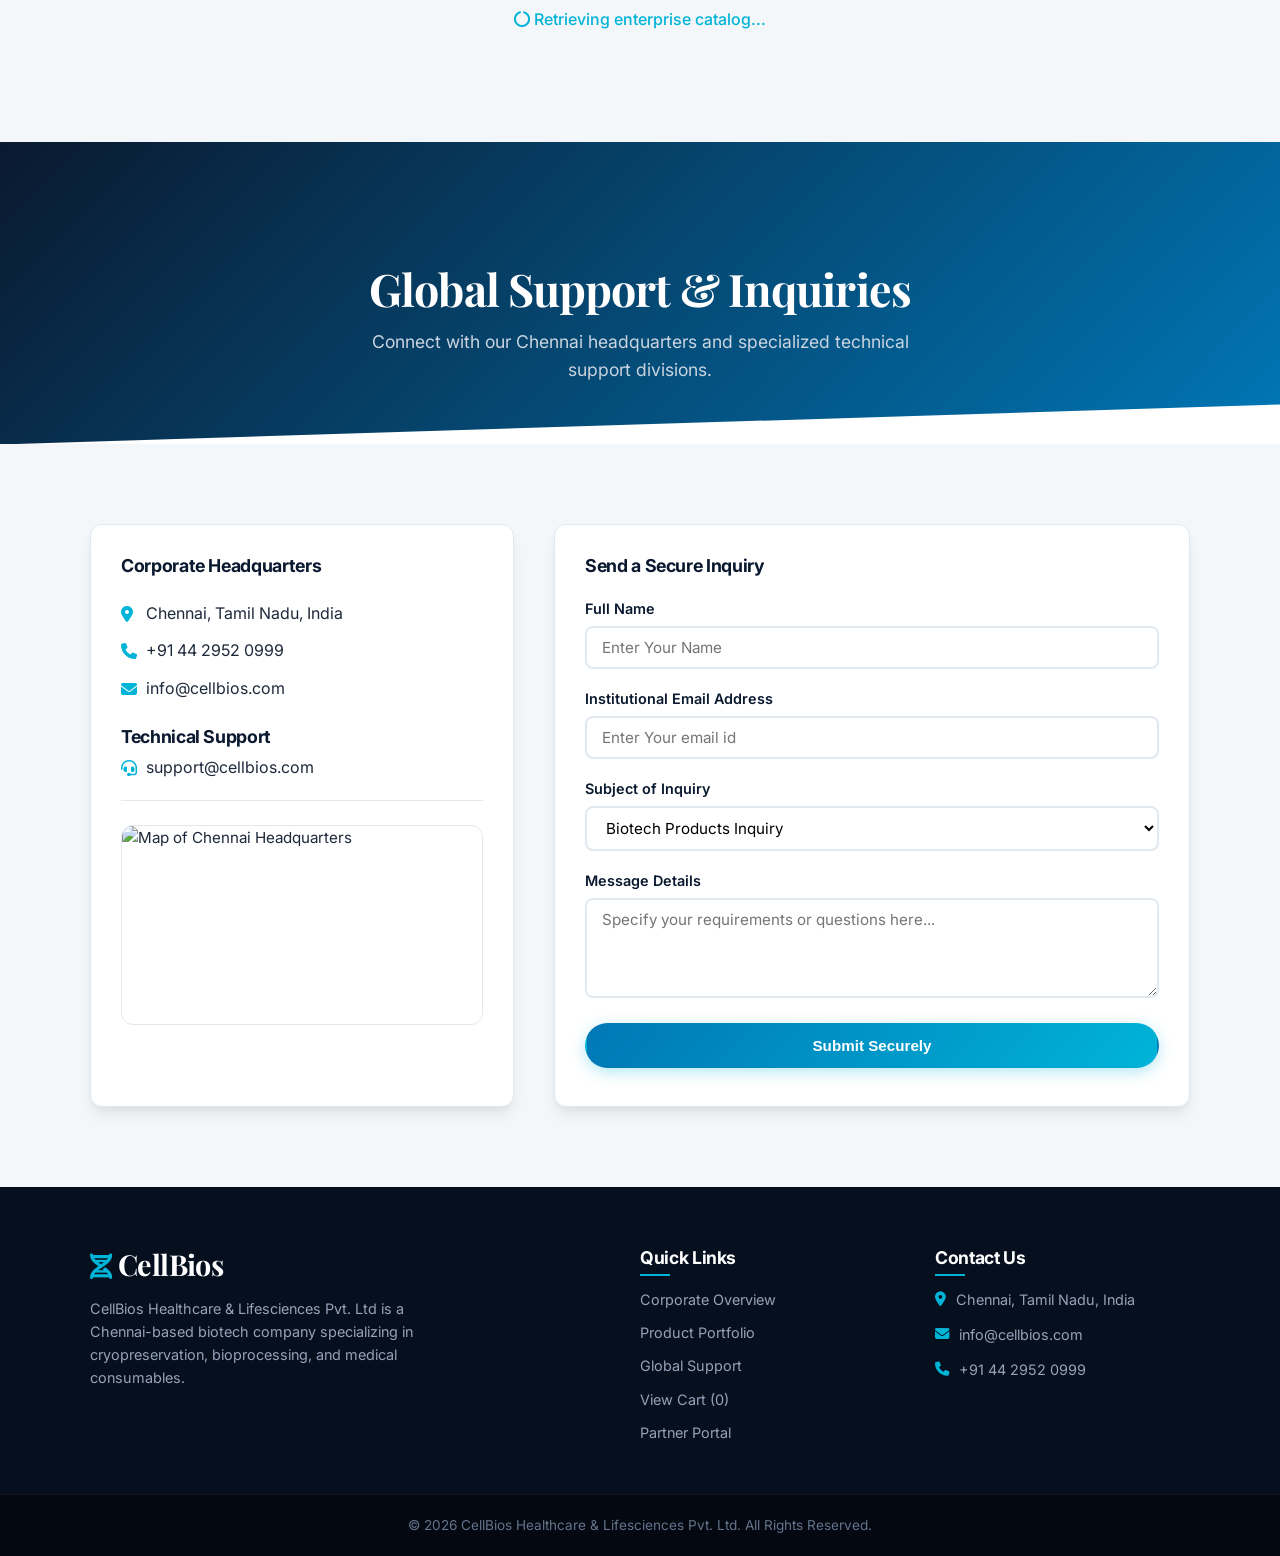
==== commit 906104ae: "Add files via upload" ====
--- a/index.html
+++ b/index.html
@@ -47,21 +47,18 @@
         <section class="impact-section section bg-light">
             <div class="container reveal fade-up">
                 <div class="impact-grid">
-                    <div class="impact-stat">
-                        <h2 class="counter" data-target="10000">0</h2><span>+</span>
-                        <p>Class Cleanrooms</p>
-                    </div>
+                    
                     <div class="impact-stat">
                         <h2 class="counter" data-target="15">0</h2><span>+</span>
                         <p>Years of Excellence</p>
                     </div>
                     <div class="impact-stat">
                         <h2><i class="fa-solid fa-certificate"></i></h2>
-                        <p style="margin-top: 15px;">ISO 13485 Certified</p>
+                        <p style="margin-top: 10px;">ISO 13485 Certified</p>
                     </div>
                     <div class="impact-stat">
                         <h2><i class="fa-solid fa-globe"></i></h2>
-                        <p style="margin-top: 15px;">Global Standards</p>
+                        <p style="margin-top: 10px;">Global Standards</p>
                     </div>
                 </div>
             </div>
@@ -96,8 +93,8 @@
                     <div class="about-image reveal fade-up delay-1">
                         <img src="https://media.istockphoto.com/id/1387090964/photo/doctor-working-with-microplate-for-elisa-analysis.jpg?s=612x612&w=0&k=20&c=sbADxpHinS4j7MUZUh1LROB-4qRnTLmE0Oln_upD7iA=" alt="Laboratory Research" class="rounded-img">
                         <div class="card mt-4 p-4 text-center" style="box-shadow: var(--shadow-sm);">
-                            <h3 style="font-size: 1.2rem; margin-bottom: 10px;">Industries We Serve</h3>
-                            <p style="font-size: 0.95rem; color: var(--text-muted);">Hospitals & Healthcare Centers • Biotechnology Companies • Pharmaceutical Industries • Research Labs • Blood & Tissue Banks</p>
+                            <h3 style="font-size: 1.1rem; margin-bottom: 8px;">Industries We Serve</h3>
+                            <p style="font-size: 0.85rem; color: var(--text-muted); margin-bottom: 0;">Hospitals & Healthcare Centers • Biotechnology Companies • Pharmaceutical Industries • Research Labs • Blood & Tissue Banks</p>
                         </div>
                     </div>
                 </div>
@@ -137,8 +134,8 @@
             </div>
         </div>
         <section class="section bg-light">
-            <div class="container reveal fade-up delay-1">
-                <div class="filters">
+            <div class="container">
+                <div class="filters reveal fade-up">
                     <input type="text" id="search-product" placeholder="Search catalog (e.g., Cryopreservation, Blood Bags)..." class="form-control" style="max-width:400px; text-align:center;">
                 </div>
                 <div id="all-products-grid" class="product-grid">
@@ -166,23 +163,23 @@
                         
                         <h3 class="mt-4">Technical Support</h3>
                         <p class="mt-2"><i class="fa-solid fa-headset"></i> support@cellbios.com</p>
-                        <hr style="border: 0; border-top: 1px solid var(--border-color); margin: 30px 0;">
+                        <hr style="border: 0; border-top: 1px solid var(--border-color); margin: 20px 0;">
                         <div class="map-container mt-4">
-                            <div style="background:#e2e8f0; width:100%; height:220px; display:flex; align-items:center; justify-content:center; border-radius:12px;">
-                                <span style="color:var(--text-muted); font-weight:500;">Chennai, India (Map Integration Ready)</span>
+                            <div style="width:100%; height:200px; border-radius:12px; overflow:hidden; border: 1px solid var(--border-color);">
+                                <img src="https://images.unsplash.com/photo-1524661135-423995f22d0b?auto=format&fit=crop&q=80&w=800" alt="Map of Chennai Headquarters" style="width:100%; height:100%; object-fit:cover;">
                             </div>
                         </div>
                     </div>
                     <div class="contact-form-container card reveal fade-up delay-2">
-                        <h3 style="margin-bottom: 25px;">Send a Secure Inquiry</h3>
+                        <h3 style="margin-bottom: 20px;">Send a Secure Inquiry</h3>
                         <form id="contact-form">
                             <div class="form-group">
                                 <label>Full Name</label>
-                                <input type="text" id="contact-name" class="form-control" placeholder="Dr. Jane Doe" required>
+                                <input type="text" id="contact-name" class="form-control" placeholder="Enter Your Name" required>
                             </div>
                             <div class="form-group">
                                 <label>Institutional Email Address</label>
-                                <input type="email" id="contact-email" class="form-control" placeholder="jane.doe@hospital.org" required>
+                                <input type="email" id="contact-email" class="form-control" placeholder="Enter Your email id" required>
                             </div>
                             <div class="form-group">
                                 <label>Subject of Inquiry</label>
@@ -195,10 +192,10 @@
                             </div>
                             <div class="form-group">
                                 <label>Message Details</label>
-                                <textarea id="contact-message" class="form-control" rows="5" placeholder="Specify your requirements or questions here..." required></textarea>
+                                <textarea id="contact-message" class="form-control" rows="4" placeholder="Specify your requirements or questions here..." required></textarea>
                             </div>
                             <button type="submit" class="btn btn-primary w-100">Submit Securely</button>
-                            <p id="contact-status" class="mt-2 text-center" style="font-weight: 500; font-size: 0.95rem;"></p>
+                            <p id="contact-status" class="mt-2 text-center" style="font-weight: 500; font-size: 0.85rem;"></p>
                         </form>
                     </div>
                 </div>
@@ -207,17 +204,83 @@
     </div>
 
     <div id="details-view" style="display: none;">
-        <div class="page-header" style="padding: 140px 0 60px;">
-            <div class="container reveal fade-up">
+        <div class="page-header" style="padding: 100px 0 40px;">
+            <div class="container">
                 <h1>Product Specifications</h1>
                 <p>Detailed technical overview and application data.</p>
-                <button class="btn btn-glass mt-4" onclick="closeDetails()"><i class="fa-solid fa-arrow-left ml-1" style="margin-right: 8px; margin-left: 0;"></i> Back to Catalog</button>
+                <button class="btn btn-glass btn-sm mt-4" onclick="closeDetails()"><i class="fa-solid fa-arrow-left ml-1" style="margin-right: 6px; margin-left: 0;"></i> Back to Catalog</button>
             </div>
         </div>
         <section class="section details-section">
             <div class="container" id="product-details-container">
-                </div>
-        </section>
+            </div>
+        </section>
+    </div>
+
+    <div id="floating-cart-widget" class="floating-widget hidden">
+        <div class="widget-info">
+            <i class="fa-solid fa-cart-shopping"></i>
+            <span id="widget-text">0 items in cart</span>
+        </div>
+        <button class="btn btn-primary btn-sm" onclick="openCartModal(event)">Checkout</button>
+    </div>
+
+    <div id="cart-modal" class="modal hidden">
+        <div class="modal-overlay" onclick="closeCartModal()"></div>
+        <div class="modal-container">
+            <div class="container">
+                <div class="modal-header d-flex justify-between align-center" style="margin-bottom: 20px; padding-bottom: 15px; border-bottom: 1px solid var(--border-color);">
+                    <h2 style="font-family: var(--font-serif); font-size: 1.6rem; margin: 0;"><i class="fa-solid fa-cart-shopping logo-icon"></i> Request Cart</h2>
+                    <button class="close-btn" onclick="closeCartModal()"><i class="fa-solid fa-xmark"></i></button>
+                </div>
+                
+                <div class="modal-body cart-layout">
+                    <div class="cart-items-wrapper">
+                        <h3 style="margin-bottom: 15px; font-size: 1.1rem; color: var(--text-muted);">Cart Items</h3>
+                        <div id="cart-items-container" style="max-height: 50vh; overflow-y: auto; padding-right: 5px;">
+                        </div>
+                        <div id="cart-footer" class="cart-footer" style="display: none;">
+                            <h4>Total Items: <span id="cart-total-qty" style="color: var(--accent-color);">0</span></h4>
+                        </div>
+                    </div>
+                    
+                    <div class="checkout-form card">
+                        <h3 style="margin-bottom: 15px; font-family: var(--font-serif);">Request Details</h3>
+                        <form id="checkout-form">
+                            <div class="form-group">
+                                <label>Name</label>
+                                <input type="text" id="chk-name" class="form-control" placeholder="Enter Your Name" required>
+                            </div>
+                            <div class="form-group">
+                                <label>Institute / Hospital</label>
+                                <input type="text" id="chk-company" class="form-control" placeholder="Ex: Healthcare Ltd " required>
+                            </div>
+                            <div style="display: grid; grid-template-columns: 1fr 1fr; gap: 15px;">
+                                <div class="form-group">
+                                    <label>Email ID</label>
+                                    <input type="email" id="chk-email" class="form-control" placeholder="cell@hospital.com" required>
+                                </div>
+                                <div class="form-group">
+                                    <label>Phone no</label>
+                                    <input type="tel" id="chk-phone" class="form-control" placeholder="Enter your Phone No" required>
+                                </div>
+                            </div>
+                            <div class="form-group">
+                                <label>Address</label>
+                                <textarea id="chk-address" class="form-control" rows="2" placeholder="Full Delivery Address" required></textarea>
+                            </div>
+                            <button type="submit" class="btn btn-primary w-100">Send to Admin <i class="fa-solid fa-paper-plane ml-1"></i></button>
+                            <p id="checkout-status" class="mt-2 text-center" style="font-weight: 500; font-size: 0.85rem;"></p>
+                        </form>
+                    </div>
+                </div>
+            </div>
+        </div>
+    </div>
+
+    <div id="custom-popup" class="custom-popup hidden">
+        <span id="popup-message"></span>
+        <button onclick="closePopup()"><i class="fa-solid fa-xmark"></i></button>
     </div>
 
     <footer class="footer">
@@ -229,9 +292,10 @@
             <div class="footer-links">
                 <h3>Quick Links</h3>
                 <ul>
-                    <li><a href="#about" onclick="closeDetails()">Corporate Overview</a></li>
-                    <li><a href="#products" onclick="closeDetails()">Product Portfolio</a></li>
-                    <li><a href="#contact" onclick="closeDetails()">Global Support</a></li>
+                    <li><a href="#about" onclick="closeAllViews()">Corporate Overview</a></li>
+                    <li><a href="#products" onclick="closeAllViews()">Product Portfolio</a></li>
+                    <li><a href="#contact" onclick="closeAllViews()">Global Support</a></li>
+                    <li><a href="#" onclick="openCartModal(event)">View Cart (<span id="cart-count">0</span>)</a></li>
                     <li><a href="admin.html">Partner Portal</a></li>
                 </ul>
             </div>
--- a/index.css
+++ b/index.css
@@ -12,7 +12,7 @@
     --shadow-md: 0 10px 15px -3px rgba(0, 0, 0, 0.08), 0 4px 6px -2px rgba(0, 0, 0, 0.04);
     --shadow-hover: 0 20px 25px -5px rgba(0, 180, 216, 0.15), 0 10px 10px -5px rgba(0, 180, 216, 0.05);
     --transition: all 0.4s cubic-bezier(0.25, 0.46, 0.45, 0.94);
-    --border-radius: 16px;
+    --border-radius: 12px;
     --font-sans: 'Inter', sans-serif;
     --font-serif: 'Playfair Display', serif;
 }
@@ -21,13 +21,14 @@
 * { margin: 0; padding: 0; box-sizing: border-box; }
 html {
     scroll-behavior: smooth;
-    scroll-padding-top: 85px; /* Adjusts anchor links so navbar doesn't cover headings */
+    scroll-padding-top: 75px; 
 }
 body {
     font-family: var(--font-sans);
     color: var(--text-dark);
     background-color: var(--bg-color);
-    line-height: 1.7;
+    line-height: 1.6;
+    font-size: 0.95rem; /* Scaled down base font */
     -webkit-font-smoothing: antialiased;
     overflow-x: hidden;
 }
@@ -35,47 +36,52 @@
 ul { list-style: none; }
 img { max-width: 100%; height: auto; display: block; }
 
-.container { width: 90%; max-width: 1200px; margin: 0 auto; }
-.section { padding: 100px 0; }
+.container { width: 90%; max-width: 1100px; margin: 0 auto; }
+.section { padding: 80px 0; }
 .bg-light { background-color: var(--bg-light); }
 .bg-dark { background-color: var(--primary-color); }
 .text-center { text-align: center; }
 .text-white { color: white; }
 .mt-2 { margin-top: 0.5rem; }
-.mt-4 { margin-top: 2rem; }
-.mb-4 { margin-bottom: 2rem; }
+.mt-4 { margin-top: 1.5rem; }
+.mb-4 { margin-bottom: 1.5rem; }
 .ml-1 { margin-left: 0.5rem; }
 .w-100 { width: 100%; }
-.card { background: white; border-radius: var(--border-radius); padding: 40px; box-shadow: var(--shadow-md); border: 1px solid var(--border-color); }
+.card { background: white; border-radius: var(--border-radius); padding: 30px; box-shadow: var(--shadow-md); border: 1px solid var(--border-color); }
+
+/* Flex Utilities */
+.d-flex { display: flex; }
+.justify-between { justify-content: space-between; }
+.align-center { align-items: center; }
 
 /* --- TYPOGRAPHY --- */
 h1, h2, h3 { color: var(--primary-color); font-weight: 700; line-height: 1.2; letter-spacing: -0.02em; }
-h1 { font-size: clamp(2.5rem, 5vw, 4.5rem); }
-.section-title { text-align: center; margin-bottom: 60px; }
-.section-title h2 { font-size: 2.5rem; margin-bottom: 15px; font-family: var(--font-serif); }
-.section-title p { color: var(--text-muted); font-size: 1.15rem; max-width: 650px; margin: 0 auto; }
+h1 { font-size: clamp(2rem, 4vw, 3.5rem); }
+.section-title { text-align: center; margin-bottom: 50px; }
+.section-title h2 { font-size: 2.2rem; margin-bottom: 12px; font-family: var(--font-serif); }
+.section-title p { color: var(--text-muted); font-size: 1.05rem; max-width: 600px; margin: 0 auto; }
 
 /* --- BUTTONS --- */
 .btn {
     display: inline-flex;
     align-items: center;
     justify-content: center;
-    padding: 14px 32px;
+    padding: 12px 24px;
     border-radius: 50px;
     font-weight: 600;
-    font-size: 1rem;
+    font-size: 0.95rem;
     cursor: pointer;
     border: 2px solid transparent;
     transition: var(--transition);
 }
-.btn-sm { padding: 8px 20px; font-size: 0.9rem; }
+.btn-sm { padding: 8px 18px; font-size: 0.85rem; }
 .btn-primary { 
     background: linear-gradient(135deg, var(--accent-color), var(--secondary-color)); 
     color: white; 
     box-shadow: 0 4px 15px rgba(0, 180, 216, 0.3);
 }
 .btn-primary:hover { 
-    transform: translateY(-3px); 
+    transform: translateY(-2px); 
     box-shadow: 0 8px 25px rgba(0, 180, 216, 0.4); 
 }
 .btn-outline { border-color: var(--accent-color); color: var(--accent-color); }
@@ -97,15 +103,15 @@
     top: 0; width: 100%; 
     z-index: 1000; 
     border-bottom: 1px solid rgba(255,255,255,0.3);
-    padding: 18px 0; 
+    padding: 15px 0; 
     transition: var(--transition);
 }
-.navbar.scrolled { box-shadow: var(--shadow-sm); padding: 12px 0; background: rgba(255, 255, 255, 0.95); }
+.navbar.scrolled { box-shadow: var(--shadow-sm); padding: 10px 0; background: rgba(255, 255, 255, 0.95); }
 .nav-container { display: flex; justify-content: space-between; align-items: center; }
-.brand-logo { font-size: 1.6rem; font-weight: 700; color: var(--primary-color); display: flex; align-items: center; gap: 10px; font-family: var(--font-serif); }
-.logo-icon { color: var(--secondary-color); font-size: 1.8rem; }
-.nav-links { display: flex; gap: 35px; }
-.nav-links a { font-weight: 500; color: var(--text-dark); position: relative; }
+.brand-logo { font-size: 1.4rem; font-weight: 700; color: var(--primary-color); display: flex; align-items: center; gap: 8px; font-family: var(--font-serif); }
+.logo-icon { color: var(--secondary-color); font-size: 1.6rem; }
+.nav-links { display: flex; gap: 30px; }
+.nav-links a { font-weight: 500; font-size: 0.95rem; color: var(--text-dark); position: relative; }
 .nav-links a::after {
     content: ''; position: absolute; width: 0; height: 2px;
     bottom: -4px; left: 0; background-color: var(--secondary-color);
@@ -115,14 +121,14 @@
 .nav-links a:hover, .nav-links a.active { color: var(--secondary-color); }
 
 /* Hamburger */
-.hamburger { display: none; cursor: pointer; flex-direction: column; gap: 5px; }
-.hamburger .bar { width: 25px; height: 3px; background-color: var(--primary-color); transition: var(--transition); border-radius: 3px; }
+.hamburger { display: none; cursor: pointer; flex-direction: column; gap: 4px; }
+.hamburger .bar { width: 22px; height: 3px; background-color: var(--primary-color); transition: var(--transition); border-radius: 3px; }
 
 /* --- HERO SECTION --- */
 .hero {
     position: relative;
-    height: 90vh; 
-    min-height: 600px;
+    height: 85vh; 
+    min-height: 550px;
     display: flex; align-items: center; justify-content: center; text-align: center; color: white;
     background: url('https://images.unsplash.com/photo-1576086213369-97a306d36557?auto=format&fit=crop&q=80&w=1920') center/cover fixed;
     margin-top: 0; 
@@ -132,130 +138,192 @@
     background: linear-gradient(135deg, rgba(10, 25, 47, 0.92) 0%, rgba(0, 119, 182, 0.75) 100%);
     z-index: 1;
 }
-.hero-content { position: relative; z-index: 2; padding-top: 80px; }
-.hero-content h1 { color: white; margin-bottom: 25px; }
+.hero-content { position: relative; z-index: 2; padding-top: 60px; }
+.hero-content h1 { color: white; margin-bottom: 20px; }
 .gradient-text {
     background: linear-gradient(to right, #48cae4, #90e0ef);
     -webkit-background-clip: text;
     -webkit-text-fill-color: transparent;
 }
-.hero-content p { font-size: 1.25rem; max-width: 750px; margin: 0 auto 40px; color: #e2e8f0; font-weight: 300; }
+.hero-content p { font-size: 1.15rem; max-width: 650px; margin: 0 auto 30px; color: #e2e8f0; font-weight: 300; }
 .badge {
-    display: inline-block; padding: 6px 16px; background: rgba(255,255,255,0.1); border: 1px solid rgba(255,255,255,0.2);
-    border-radius: 50px; font-size: 0.85rem; letter-spacing: 1px; text-transform: uppercase; margin-bottom: 20px; backdrop-filter: blur(4px);
-}
-.hero-buttons { display: flex; gap: 15px; justify-content: center; }
+    display: inline-block; padding: 5px 14px; background: rgba(255,255,255,0.1); border: 1px solid rgba(255,255,255,0.2);
+    border-radius: 50px; font-size: 0.8rem; letter-spacing: 1px; text-transform: uppercase; margin-bottom: 15px; backdrop-filter: blur(4px);
+}
+.hero-buttons { display: flex; gap: 12px; justify-content: center; }
 
 /* --- IMPACT SECTION --- */
-.impact-grid { display: grid; grid-template-columns: repeat(auto-fit, minmax(200px, 1fr)); gap: 30px; text-align: center; }
-.impact-stat h2 { font-size: 3.5rem; color: var(--accent-color); display: inline-block; margin-bottom: 5px; }
-.impact-stat span { font-size: 2.5rem; color: var(--secondary-color); font-weight: 700; }
-.impact-stat p { color: var(--text-muted); font-weight: 500; font-size: 1.1rem; text-transform: uppercase; letter-spacing: 1px; }
+.impact-grid { display: grid; grid-template-columns: repeat(auto-fit, minmax(180px, 1fr)); gap: 20px; text-align: center; }
+.impact-stat h2 { font-size: 3rem; color: var(--accent-color); display: inline-block; margin-bottom: 0; }
+.impact-stat span { font-size: 2.2rem; color: var(--secondary-color); font-weight: 700; }
+.impact-stat p { color: var(--text-muted); font-weight: 500; font-size: 1rem; text-transform: uppercase; letter-spacing: 1px; margin-top: 5px; }
 
 /* --- CARDS & GRIDS --- */
-.product-grid { display: grid; grid-template-columns: repeat(auto-fill, minmax(320px, 1fr)); gap: 40px; }
+/* Smaller base desktop grid configuration */
+.product-grid { display: grid; grid-template-columns: repeat(auto-fill, minmax(240px, 1fr)); gap: 25px; }
 .product-card {
     background: white; border-radius: var(--border-radius); overflow: hidden;
     box-shadow: var(--shadow-md); transition: var(--transition); border: 1px solid var(--border-color);
     cursor: pointer; display: flex; flex-direction: column; position: relative;
     top: 0;
 }
-.product-card:hover { top: -10px; box-shadow: var(--shadow-hover); border-color: rgba(0, 180, 216, 0.3); }
-.product-img { width: 100%; height: 240px; object-fit: cover; border-bottom: 1px solid var(--border-color); transition: transform 0.6s ease; }
+.product-card:hover { top: -8px; box-shadow: var(--shadow-hover); border-color: rgba(0, 180, 216, 0.3); }
+.product-img { width: 100%; height: 180px; object-fit: cover; border-bottom: 1px solid var(--border-color); transition: transform 0.6s ease; }
 .product-card:hover .product-img { transform: scale(1.05); }
 .img-container { overflow: hidden; }
-.product-info { padding: 25px; display: flex; flex-direction: column; flex-grow: 1; background: white; z-index: 2; }
-.category-tag { font-size: 0.75rem; text-transform: uppercase; color: var(--secondary-color); font-weight: 700; letter-spacing: 1px; margin-bottom: 8px; }
-.product-info h3 { font-size: 1.3rem; margin-bottom: 12px; }
-.product-info p { color: var(--text-muted); font-size: 0.95rem; margin-bottom: 20px; flex-grow: 1; }
-
-.features-grid { display: grid; grid-template-columns: repeat(auto-fit, minmax(300px, 1fr)); gap: 30px; }
-.feature-card { background: white; padding: 50px 40px; border-radius: var(--border-radius); text-align: center; box-shadow: var(--shadow-md); transition: var(--transition); }
+.product-info { padding: 18px; display: flex; flex-direction: column; flex-grow: 1; background: white; z-index: 2; }
+.category-tag { font-size: 0.7rem; text-transform: uppercase; color: var(--secondary-color); font-weight: 700; letter-spacing: 1px; margin-bottom: 8px; }
+.product-info h3 { font-size: 1.1rem; margin-bottom: 8px; line-height: 1.3;}
+.product-info p { color: var(--text-muted); font-size: 0.85rem; margin-bottom: 15px; flex-grow: 1; line-height: 1.5;}
+
+.features-grid { display: grid; grid-template-columns: repeat(auto-fit, minmax(250px, 1fr)); gap: 25px; }
+.feature-card { background: white; padding: 40px 30px; border-radius: var(--border-radius); text-align: center; box-shadow: var(--shadow-md); transition: var(--transition); }
 .dark-card { background: rgba(255,255,255,0.03); border: 1px solid rgba(255,255,255,0.1); backdrop-filter: blur(10px); }
-.dark-card h3 { color: white; }
-.dark-card p { color: #cbd5e1; }
-.dark-card:hover { transform: translateY(-10px); background: rgba(255,255,255,0.08); border-color: var(--secondary-color); }
+.dark-card h3 { color: white; font-size: 1.2rem; }
+.dark-card p { color: #cbd5e1; font-size: 0.9rem; margin-top: 10px;}
+.dark-card:hover { transform: translateY(-8px); background: rgba(255,255,255,0.08); border-color: var(--secondary-color); }
 .icon-wrapper { 
-    width: 80px; height: 80px; margin: 0 auto 25px; background: rgba(0, 180, 216, 0.1);
+    width: 65px; height: 65px; margin: 0 auto 20px; background: rgba(0, 180, 216, 0.1);
     border-radius: 50%; display: flex; align-items: center; justify-content: center;
 }
-.feature-icon { font-size: 2.5rem; color: var(--secondary-color); }
+.feature-icon { font-size: 2rem; color: var(--secondary-color); }
 
 /* --- INTERNAL PAGES STYLING --- */
 .page-header {
     background: linear-gradient(135deg, var(--primary-color) 0%, var(--accent-color) 100%);
-    color: white; padding: 140px 0 80px; text-align: center; position: relative;
+    color: white; padding: 120px 0 60px; text-align: center; position: relative;
 }
 .page-header::after {
-    content: ''; position: absolute; bottom: 0; left: 0; width: 100%; height: 50px;
+    content: ''; position: absolute; bottom: 0; left: 0; width: 100%; height: 40px;
     background: var(--bg-color); clip-path: polygon(0 100%, 100% 100%, 100% 0);
 }
-.page-header h1 { color: white; font-size: 3.5rem; font-family: var(--font-serif); }
-.page-header p { color: #cbd5e1; font-size: 1.2rem; max-width: 600px; margin: 15px auto 0; }
-
-.about-grid { display: grid; grid-template-columns: 1fr 1fr; gap: 60px; align-items: center; }
-.about-text h2 { font-family: var(--font-serif); margin-bottom: 20px; }
-.about-text p { margin-bottom: 15px; font-size: 1.1rem; color: var(--text-muted); }
+.page-header h1 { color: white; font-size: 2.8rem; font-family: var(--font-serif); }
+.page-header p { color: #cbd5e1; font-size: 1.1rem; max-width: 550px; margin: 12px auto 0; }
+
+.about-grid { display: grid; grid-template-columns: 1fr 1fr; gap: 40px; align-items: center; }
+.about-text h2 { font-family: var(--font-serif); margin-bottom: 15px; font-size: 1.8rem; }
+.about-text p { margin-bottom: 12px; font-size: 1rem; color: var(--text-muted); }
 .rounded-img { border-radius: var(--border-radius); box-shadow: var(--shadow-md); transition: transform 0.4s ease; }
 .rounded-img:hover { transform: scale(1.02); }
 
-.contact-grid { display: grid; grid-template-columns: 1fr 1.5fr; gap: 50px; }
+.contact-grid { display: grid; grid-template-columns: 1fr 1.5fr; gap: 40px; }
 .contact-info i { color: var(--secondary-color); width: 25px; }
-.contact-info p { margin-bottom: 15px; font-size: 1.1rem; color: var(--text-dark); display: flex; align-items: center; }
+.contact-info p { margin-bottom: 12px; font-size: 1rem; color: var(--text-dark); display: flex; align-items: center; }
 .map-container div { overflow: hidden; border: 1px solid var(--border-color); }
 
 /* Forms */
-.form-group { margin-bottom: 25px; }
-.form-group label { display: block; margin-bottom: 8px; font-weight: 600; font-size: 0.95rem; color: var(--primary-color); }
+.form-group { margin-bottom: 18px; }
+.form-group label { display: block; margin-bottom: 6px; font-weight: 600; font-size: 0.9rem; color: var(--primary-color); }
 .form-control {
-    width: 100%; padding: 14px 18px;
+    width: 100%; padding: 10px 15px;
     border: 2px solid var(--border-color);
-    border-radius: 8px; font-family: inherit; font-size: 1rem;
-    transition: var(--transition); background-color: var(--bg-light);
-}
-.form-control:focus { border-color: var(--secondary-color); outline: none; background-color: white; box-shadow: 0 0 0 4px rgba(0, 180, 216, 0.1); }
-.filters { display: flex; justify-content: center; margin-bottom: 40px; }
+    border-radius: 8px; font-family: inherit; font-size: 0.95rem;
+    transition: var(--transition); background-color: white;
+}
+.form-control:focus { border-color: var(--secondary-color); outline: none; box-shadow: 0 0 0 3px rgba(0, 180, 216, 0.1); }
+.filters { display: flex; justify-content: center; margin-bottom: 30px; }
 
 /* Product Details Layout */
-.product-detail-layout { display: grid; grid-template-columns: 1fr 1fr; gap: 60px; align-items:start; }
+.product-detail-layout { display: grid; grid-template-columns: 1fr 1fr; gap: 40px; align-items:start; }
 .product-detail-img { width: 100%; border-radius: var(--border-radius); box-shadow: var(--shadow-md); border: 1px solid var(--border-color); }
-.spec-table { width: 100%; border-collapse: collapse; margin-top: 25px; box-shadow: var(--shadow-sm); border-radius: 8px; overflow: hidden; }
-.spec-table th, .spec-table td { border: 1px solid var(--border-color); padding: 15px; text-align: left; }
+.spec-table { width: 100%; border-collapse: collapse; margin-top: 20px; box-shadow: var(--shadow-sm); border-radius: 8px; overflow: hidden; }
+.spec-table th, .spec-table td { border: 1px solid var(--border-color); padding: 12px; text-align: left; font-size: 0.95rem;}
 .spec-table th { background: var(--primary-color); color: white; width: 35%; font-weight: 600; }
 .spec-table td { background: white; color: var(--text-muted); }
 
+/* Quantity Controls */
+.qty-control { display: flex; align-items: center; border: 2px solid var(--border-color); border-radius: 50px; overflow: hidden; background: white; }
+.qty-btn { background: transparent; border: none; padding: 8px 15px; font-size: 1.1rem; cursor: pointer; color: var(--primary-color); font-weight: bold; transition: var(--transition); }
+.qty-btn:hover { background: var(--bg-light); color: var(--accent-color); }
+.qty-input { width: 40px; text-align: center; border: none; font-weight: 600; font-size: 1rem; outline: none; background: white; }
+
+/* Floating Cart Widget */
+.floating-widget {
+    position: fixed; bottom: 25px; left: 50%; transform: translate(-50%, 100px);
+    background: white; border: 1px solid var(--border-color); box-shadow: var(--shadow-hover);
+    border-radius: 50px; padding: 10px 20px; display: flex; align-items: center; gap: 15px;
+    z-index: 1500; opacity: 0; transition: all 0.5s cubic-bezier(0.68, -0.55, 0.265, 1.55);
+    pointer-events: none; width: max-content; max-width: 90vw;
+}
+.floating-widget.show { transform: translate(-50%, 0); opacity: 1; pointer-events: auto; }
+.widget-info { font-weight: 600; color: var(--primary-color); display: flex; align-items: center; gap: 8px; font-size: 0.95rem; }
+.widget-info i { color: var(--secondary-color); font-size: 1.2rem; }
+
+/* Modal & Full Screen Cart Popup Layout */
+.modal { position: fixed; top: 0; left: 0; width: 100vw; height: 100vh; z-index: 2000; display: flex; justify-content: center; align-items: center; visibility: hidden; opacity: 0; transition: var(--transition); }
+.modal.show { visibility: visible; opacity: 1; }
+.modal-overlay { display: none; }
+.modal-container { 
+    position: fixed; top: 0; left: 0; width: 100vw; height: 100vh; 
+    max-width: none; max-height: none; overflow-y: auto; z-index: 2001; 
+    transform: translateY(30px); opacity: 0; transition: var(--transition); 
+    padding: 40px 0; border: none; box-shadow: none; background: var(--bg-color); border-radius: 0; 
+}
+.modal.show .modal-container { transform: translateY(0); opacity: 1; }
+.close-btn { background: var(--bg-light); border: none; width: 40px; height: 40px; border-radius: 50%; display: flex; align-items: center; justify-content: center; font-size: 1.2rem; cursor: pointer; color: var(--text-muted); transition: var(--transition); }
+.close-btn:hover { color: #dc3545; background: rgba(220, 53, 69, 0.1); transform: rotate(90deg); }
+
+.cart-layout { display: grid; grid-template-columns: 1.2fr 1fr; gap: 30px; align-items: start; }
+.cart-item { display: flex; align-items: center; justify-content: space-between; background: white; padding: 12px; border-radius: 12px; border: 1px solid var(--border-color); margin-bottom: 12px; box-shadow: var(--shadow-sm); transition: var(--transition); }
+.cart-item:hover { box-shadow: var(--shadow-md); border-color: rgba(0, 180, 216, 0.3); }
+.cart-item img { width: 60px; height: 60px; object-fit: cover; border-radius: 8px; margin-right: 12px; border: 1px solid var(--border-color); }
+.cart-item-details { flex-grow: 1; }
+.cart-item-details h4 { margin-bottom: 4px; font-size: 0.95rem; color: var(--primary-color); line-height: 1.3;}
+.cart-item-remove { color: #dc3545; cursor: pointer; background: rgba(220, 53, 69, 0.1); border: none; width: 30px; height: 30px; border-radius: 50%; display: flex; align-items: center; justify-content: center; transition: var(--transition); font-size: 0.9rem; margin-left: 10px;}
+.cart-item-remove:hover { background: #dc3545; color: white; transform: scale(1.1); }
+.cart-footer { margin-top: 15px; padding-top: 15px; border-top: 2px dashed var(--border-color); text-align: right; }
+
+/* Custom Popup / Toast Notification */
+.custom-popup {
+    position: fixed; bottom: 80px; right: 30px; background: white; color: var(--text-dark);
+    padding: 14px 20px; border-radius: 8px; box-shadow: var(--shadow-md);
+    border-left: 5px solid var(--secondary-color); display: flex; align-items: center;
+    justify-content: space-between; gap: 12px; z-index: 9999;
+    transform: translateY(100px); opacity: 0; transition: var(--transition); pointer-events: none;
+    font-size: 0.9rem;
+}
+.custom-popup.show { transform: translateY(0); opacity: 1; pointer-events: auto; }
+.custom-popup.error { border-left-color: #dc3545; }
+.custom-popup button { background: none; border: none; color: var(--text-muted); cursor: pointer; font-size: 1rem; transition: var(--transition); }
+.custom-popup button:hover { color: var(--text-dark); }
+
 /* --- FOOTER --- */
-.footer { background: #060F1E; color: white; padding-top: 80px; }
-.footer-grid { display: grid; grid-template-columns: 2fr 1fr 1fr; gap: 50px; margin-bottom: 50px; }
-.footer-brand h2 { color: white; margin-bottom: 20px; font-family: var(--font-serif); }
-.footer-brand p { color: #94a3b8; max-width: 350px; }
-.footer h3 { color: white; margin-bottom: 25px; font-size: 1.2rem; position: relative; display: inline-block; }
+.footer { background: #060F1E; color: white; padding-top: 60px; }
+.footer-grid { display: grid; grid-template-columns: 2fr 1fr 1fr; gap: 40px; margin-bottom: 40px; }
+.footer-brand h2 { color: white; margin-bottom: 15px; font-family: var(--font-serif); font-size: 1.8rem;}
+.footer-brand p { color: #94a3b8; max-width: 350px; font-size: 0.9rem;}
+.footer h3 { color: white; margin-bottom: 20px; font-size: 1.1rem; position: relative; display: inline-block; }
 .footer h3::after { content: ''; position: absolute; left: 0; bottom: -8px; width: 30px; height: 2px; background: var(--secondary-color); }
-.footer ul li { margin-bottom: 12px; }
-.footer ul li a { color: #94a3b8; transition: var(--transition); } 
+.footer ul li { margin-bottom: 10px; font-size: 0.9rem;}
+.footer ul li a { color: #94a3b8; transition: var(--transition); cursor: pointer; } 
 .footer ul li a:hover { color: var(--secondary-color); padding-left: 5px; }
-.footer-contact p { margin-bottom: 15px; color: #94a3b8; display: flex; align-items: flex-start; gap: 12px; }
-.footer-contact i { color: var(--secondary-color); margin-top: 5px; }
-.footer-bottom { background: #030811; padding: 25px 0; text-align: center; color: #64748b; font-size: 0.9rem; border-top: 1px solid rgba(255,255,255,0.05); }
+.footer-contact p { margin-bottom: 12px; color: #94a3b8; display: flex; align-items: flex-start; gap: 10px; font-size: 0.9rem;}
+.footer-contact i { color: var(--secondary-color); margin-top: 4px; }
+.footer-bottom { background: #030811; padding: 20px 0; text-align: center; color: #64748b; font-size: 0.85rem; border-top: 1px solid rgba(255,255,255,0.05); }
 
 /* --- ANIMATIONS & UTILS --- */
 .reveal { opacity: 0; visibility: hidden; }
-.fade-up { transform: translateY(40px); transition: opacity 0.8s cubic-bezier(0.25, 0.46, 0.45, 0.94), transform 0.8s cubic-bezier(0.25, 0.46, 0.45, 0.94); }
+.fade-up { transform: translateY(30px); transition: opacity 0.6s cubic-bezier(0.25, 0.46, 0.45, 0.94), transform 0.6s cubic-bezier(0.25, 0.46, 0.45, 0.94); }
 .fade-up.active { opacity: 1; visibility: visible; transform: translateY(0); }
-.delay-1 { transition-delay: 0.15s; }
-.delay-2 { transition-delay: 0.3s; }
-
-.loader { text-align: center; color: var(--secondary-color); font-weight: 500; font-size: 1.1rem; padding: 40px; grid-column: 1 / -1; }
-
-/* --- RESPONSIVE --- */
+.delay-1 { transition-delay: 0.1s; }
+.delay-2 { transition-delay: 0.2s; }
+
+.loader { text-align: center; color: var(--secondary-color); font-weight: 500; font-size: 1rem; padding: 30px; grid-column: 1 / -1; }
+
+/* --- RESPONSIVE MOBILE ADJUSTMENTS --- */
 @media (max-width: 992px) {
-    .hero-content h1, .page-header h1 { font-size: 3rem; }
-    .about-grid, .contact-grid, .product-detail-layout { grid-template-columns: 1fr; }
+    .about-grid, .contact-grid, .product-detail-layout, .cart-layout { grid-template-columns: 1fr; }
 }
 @media (max-width: 768px) {
+    /* Extreme layout compacting for true "Small View" on mobile */
+    body { font-size: 0.85rem; }
+    .section { padding: 50px 0; }
+    .container { width: 92%; }
+
+    /* Navigation */
     .nav-links { 
         position: absolute; top: 100%; left: 0; width: 100%; background: rgba(255,255,255,0.98); 
-        flex-direction: column; padding: 30px 20px; gap: 20px; box-shadow: var(--shadow-md);
+        flex-direction: column; padding: 25px 20px; gap: 15px; box-shadow: var(--shadow-md);
         clip-path: polygon(0 0, 100% 0, 100% 0, 0 0); transition: clip-path 0.4s ease;
     }
     .nav-links.nav-active { clip-path: polygon(0 0, 100% 0, 100% 100%, 0 100%); }
@@ -264,7 +332,73 @@
     .hamburger.toggle .bar:nth-child(2) { opacity: 0; }
     .hamburger.toggle .bar:nth-child(3) { transform: rotate(45deg) translate(-5px, -6px); }
     
-    .hero-content h1, .page-header h1 { font-size: 2.5rem; }
+    /* Typography */
+    .hero-content h1, .page-header h1 { font-size: 2.2rem; }
+    .hero-content p { font-size: 0.95rem; margin-bottom: 25px; }
+    .section-title h2 { font-size: 1.8rem; margin-bottom: 10px; }
+    .section-title p { font-size: 0.85rem; }
+    
     .hero-buttons { flex-direction: column; }
-    .footer-grid { grid-template-columns: 1fr; gap: 40px; }
+    .btn { padding: 10px 18px; font-size: 0.85rem; }
+    
+    /* Stats & Features */
+    .impact-grid { gap: 15px; grid-template-columns: repeat(auto-fit, minmax(120px, 1fr)); }
+    .impact-stat h2 { font-size: 2.2rem; }
+    .impact-stat span { font-size: 1.6rem; }
+    .impact-stat p { font-size: 0.8rem; margin-top: 5px; }
+    
+    .features-grid { gap: 15px; }
+    .feature-card { padding: 25px 15px; }
+    .icon-wrapper { width: 50px; height: 50px; margin-bottom: 15px; }
+    .feature-icon { font-size: 1.5rem; }
+    .feature-card h3 { font-size: 1.1rem; }
+    .feature-card p { font-size: 0.85rem; }
+    
+    /* Product Grid - Two Columns on Mobile */
+    .product-grid { grid-template-columns: repeat(auto-fill, minmax(150px, 1fr)); gap: 15px; }
+    .product-img { height: 130px; }
+    .product-info { padding: 12px; }
+    .product-info h3 { font-size: 0.95rem; margin-bottom: 5px; }
+    .product-info p { font-size: 0.75rem; margin-bottom: 10px; line-height: 1.4; }
+    .category-tag { font-size: 0.65rem; margin-bottom: 5px; }
+    .btn-sm { padding: 6px 12px; font-size: 0.75rem; }
+
+    /* Details View */
+    .page-header { padding: 90px 0 30px; }
+    .product-detail-layout { gap: 20px; }
+    
+    /* Forms */
+    .about-text h2 { font-size: 1.6rem; }
+    .about-text p, .contact-info p { font-size: 0.85rem; }
+    .form-control { padding: 10px 14px; font-size: 0.85rem; }
+    .form-group label { font-size: 0.8rem; margin-bottom: 5px; }
+
+    /* Footer - Centered on Mobile */
+    .footer { padding-top: 50px; text-align: center; }
+    .footer-grid { grid-template-columns: 1fr; gap: 30px; margin-bottom: 30px;}
+    .footer h3::after { left: 50%; transform: translateX(-50%); }
+    .footer-brand p { margin: 0 auto; }
+    .footer-contact p { justify-content: center; text-align: center; }
+    
+    /* Widget & Modal */
+    .floating-widget { bottom: 15px; width: 95%; justify-content: space-between; padding: 8px 15px; }
+    .widget-info { font-size: 0.85rem; gap: 8px;}
+    .widget-info i { font-size: 1.1rem; }
+    .floating-widget .btn { padding: 6px 12px; font-size: 0.8rem; }
+    
+    .modal-container { padding: 25px 0; }
+    .cart-layout { gap: 20px; }
+    .cart-item { padding: 10px; align-items: center; }
+    .cart-item img { width: 50px; height: 50px; margin-right: 10px; }
+    .cart-item-details h4 { font-size: 0.9rem; margin-bottom: 2px;}
+    .cart-item-details p { font-size: 0.75rem !important; }
+    .cart-item-remove { width: 28px; height: 28px; font-size: 0.8rem; margin-left: 5px;}
+    
+    .qty-control { height: 26px; }
+    .qty-btn { padding: 3px 8px; font-size: 0.9rem; }
+    .qty-input { width: 30px; font-size: 0.85rem; }
+    
+    /* Remove animation delays on mobile for instantly visible content on scroll */
+    .delay-1, .delay-2 { transition-delay: 0s !important; }
+    .fade-up { transform: translateY(20px); }
 }
